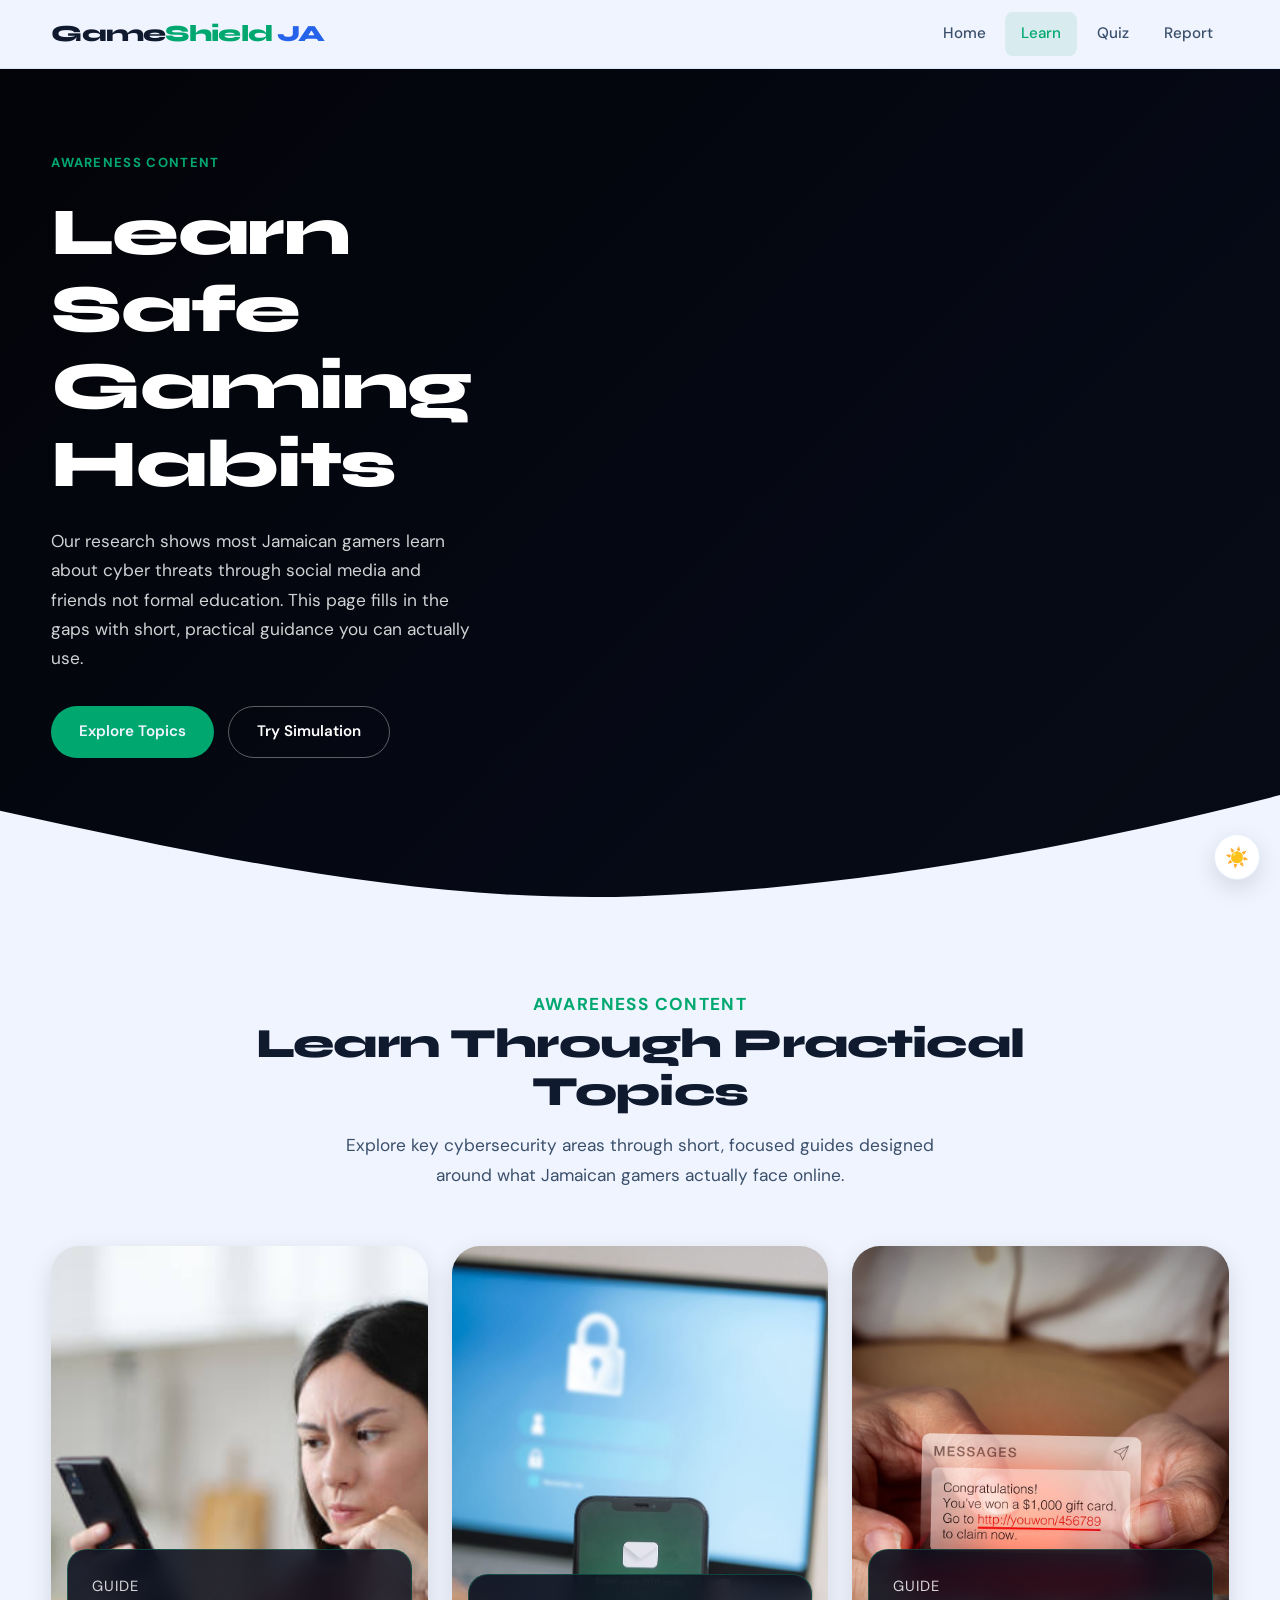
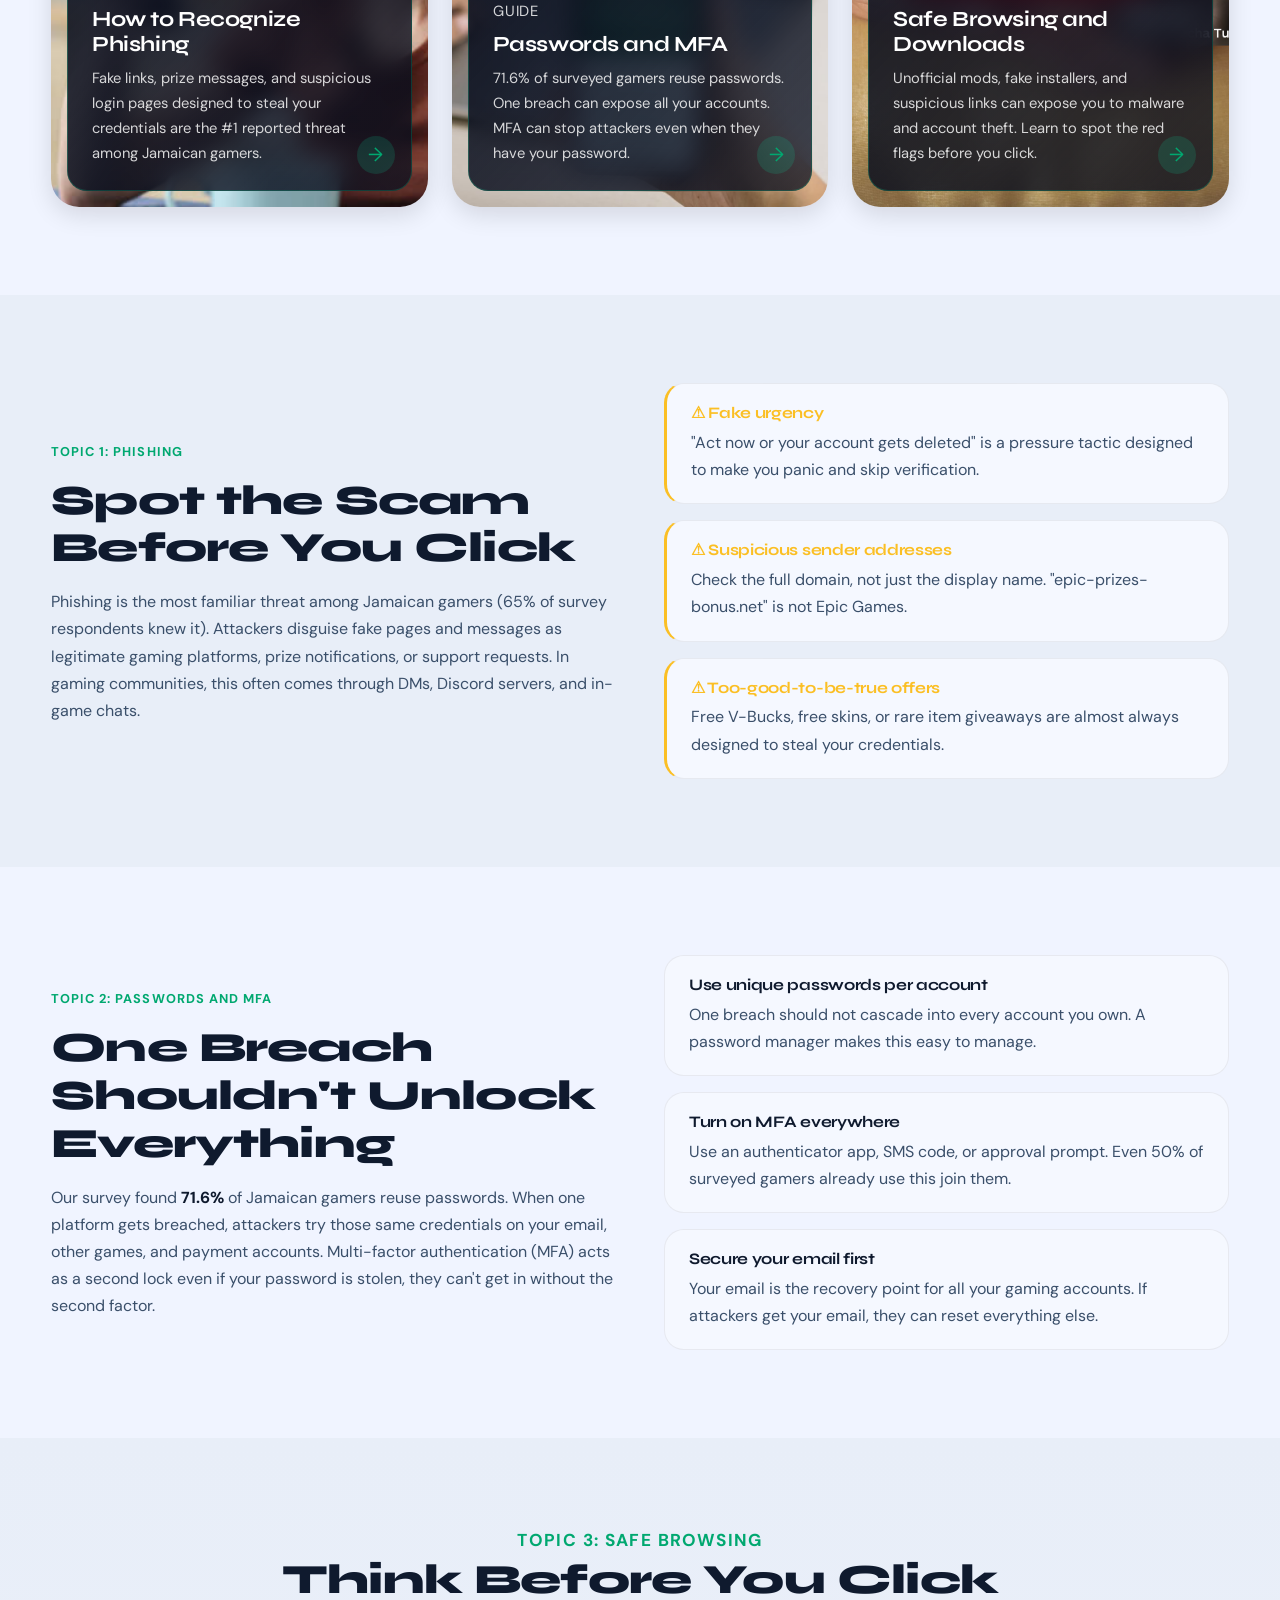
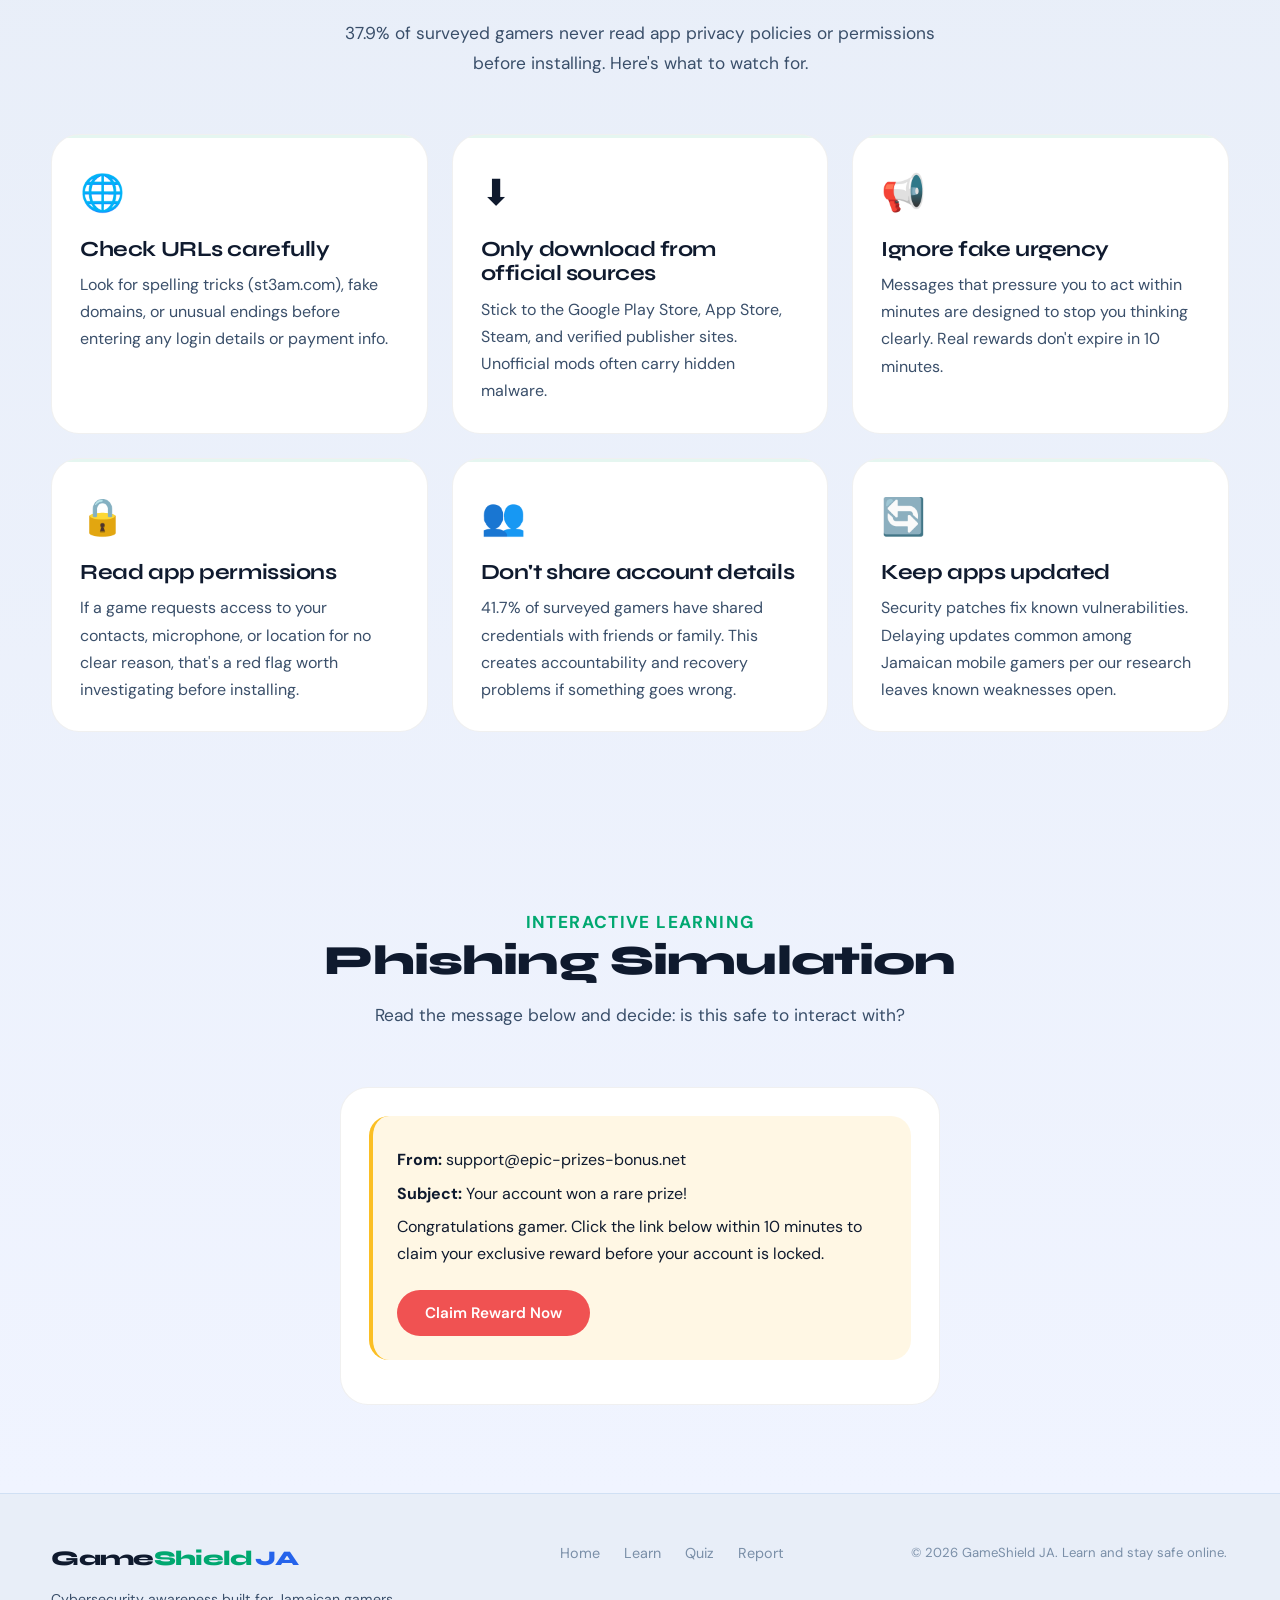
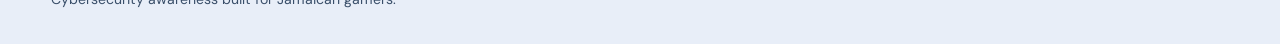
==== learn.html @ a0d6e057 "Add files via upload" ====
<!DOCTYPE html>
<html lang="en">
<head>
  <meta charset="UTF-8" />
  <meta name="viewport" content="width=device-width, initial-scale=1.0" />
  <title>GameShield JA | Learn</title>
  <link rel="preconnect" href="https://fonts.googleapis.com">
  <link rel="preconnect" href="https://fonts.gstatic.com" crossorigin>
  <link href="https://fonts.googleapis.com/css2?family=Syne:wght@400;600;700;800&family=DM+Sans:ital,opsz,wght@0,9..40,300;0,9..40,400;0,9..40,500;0,9..40,600;1,9..40,400&display=swap" rel="stylesheet">
  <link rel="stylesheet" href="css/style.css" />
</head>
<body class="learn-page">
  <header class="site-header">
    <div class="container nav-wrap">
      <a href="index.html" class="logo">Game<span>Shield</span>&thinsp;<em>JA</em></a>
      <button class="menu-toggle" aria-label="Open navigation menu" aria-expanded="false" aria-controls="site-nav">&#9776;</button>
      <nav id="site-nav" class="site-nav" aria-label="Main navigation">
        <a href="index.html">Home</a>
        <a href="learn.html" class="active">Learn</a>
        <a href="quiz.html">Quiz</a>
        <a href="report.html">Report</a>
      </nav>
    </div>
  </header>

  <main>
    <section class="hero hero-large">
      <video class="hero-video" autoplay muted loop playsinline>
        <source src="assets/videos/learnvideo.mp4" type="video/mp4" />
      </video>
      <div class="hero-overlay"></div>
      <div class="container hero-inner">
        <div class="hero-grid hero-grid-single">
          <div class="hero-text">
            <span class="eyebrow">Awareness Content</span>
            <h1>Learn Safe Gaming Habits</h1>
            <p class="hero-copy">Our research shows most Jamaican gamers learn about cyber threats through social media and friends not formal education. This page fills in the gaps with short, practical guidance you can actually use.</p>
            <div class="button-group">
              <a href="#topics" class="btn btn-primary">Explore Topics</a>
              <a href="#simulation" class="btn btn-outline">Try Simulation</a>
            </div>
          </div>
        </div>
      </div>
      <div class="hero-curve">
        <svg viewBox="0 0 1440 180" preserveAspectRatio="none" aria-hidden="true">
          <path d="M0,60 C240,120 480,180 720,170 C960,160 1200,110 1440,40 L1440,180 L0,180 Z"></path>
        </svg>
      </div>
    </section>

    <!-- TOPIC CARDS -->
    <section class="section learn-card-section" id="topics">
      <div class="container">
        <div class="section-heading">
          <p class="section-tag">Awareness Content</p>
          <h2>Learn Through Practical Topics</h2>
          <p>Explore key cybersecurity areas through short, focused guides designed around what Jamaican gamers actually face online.</p>
        </div>
        <div class="learn-card-grid">
          <article class="learn-info-card">
            <img src="assets/images/phishing.jpg" alt="Phishing awareness" class="learn-card-image" />
            <div class="learn-card-overlay">
              <p class="learn-card-label">Guide</p>
              <h3>How to Recognize Phishing</h3>
              <p>Fake links, prize messages, and suspicious login pages designed to steal your credentials are the #1 reported threat among Jamaican gamers.</p>
              <a href="#phishing" class="learn-card-arrow" aria-label="Read more about phishing">&#8594;</a>
            </div>
          </article>
          <article class="learn-info-card">
            <img src="assets/images/mfa1.jpg" alt="MFA and passwords" class="learn-card-image" />
            <div class="learn-card-overlay">
              <p class="learn-card-label">Guide</p>
              <h3>Passwords and MFA</h3>
              <p>71.6% of surveyed gamers reuse passwords. One breach can expose all your accounts. MFA can stop attackers even when they have your password.</p>
              <a href="#password-mfa" class="learn-card-arrow" aria-label="Read more about passwords and MFA">&#8594;</a>
            </div>
          </article>
          <article class="learn-info-card">
            <img src="assets/images/learn3.jpg" alt="Safe browsing" class="learn-card-image" />
            <div class="learn-card-overlay">
              <p class="learn-card-label">Guide</p>
              <h3>Safe Browsing and Downloads</h3>
              <p>Unofficial mods, fake installers, and suspicious links can expose you to malware and account theft. Learn to spot the red flags before you click.</p>
              <a href="#safe-browsing" class="learn-card-arrow" aria-label="Read more about safe browsing">&#8594;</a>
            </div>
          </article>
        </div>
      </div>
    </section>

    <!-- PHISHING DETAIL -->
    <section class="section action-section" id="phishing">
      <div class="container action-grid">
        <div class="action-text">
          <p class="section-tag">Topic 1: Phishing</p>
          <h2>Spot the Scam Before You Click</h2>
          <p>Phishing is the most familiar threat among Jamaican gamers (65% of survey respondents knew it). Attackers disguise fake pages and messages as legitimate gaming platforms, prize notifications, or support requests. In gaming communities, this often comes through DMs, Discord servers, and in-game chats.</p>
        </div>
        <div class="action-cards">
          <div class="small-feature-card sfc-warning">
            <h3>&#9888; Fake urgency</h3>
            <p>"Act now or your account gets deleted" is a pressure tactic designed to make you panic and skip verification.</p>
          </div>
          <div class="small-feature-card sfc-warning">
            <h3>&#9888; Suspicious sender addresses</h3>
            <p>Check the full domain, not just the display name. "epic-prizes-bonus.net" is not Epic Games.</p>
          </div>
          <div class="small-feature-card sfc-warning">
            <h3>&#9888; Too-good-to-be-true offers</h3>
            <p>Free V-Bucks, free skins, or rare item giveaways are almost always designed to steal your credentials.</p>
          </div>
        </div>
      </div>
    </section>

    <!-- PASSWORD / MFA DETAIL -->
    <section class="section" id="password-mfa" style="background:var(--bg-deep)">
      <div class="container action-grid">
        <div class="action-text">
          <p class="section-tag">Topic 2: Passwords and MFA</p>
          <h2>One Breach Shouldn't Unlock Everything</h2>
          <p>Our survey found <strong>71.6%</strong> of Jamaican gamers reuse passwords. When one platform gets breached, attackers try those same credentials on your email, other games, and payment accounts. Multi-factor authentication (MFA) acts as a second lock even if your password is stolen, they can't get in without the second factor.</p>
        </div>
        <div class="action-cards">
          <div class="small-feature-card">
            <h3>Use unique passwords per account</h3>
            <p>One breach should not cascade into every account you own. A password manager makes this easy to manage.</p>
          </div>
          <div class="small-feature-card">
            <h3>Turn on MFA everywhere</h3>
            <p>Use an authenticator app, SMS code, or approval prompt. Even 50% of surveyed gamers already use this join them.</p>
          </div>
          <div class="small-feature-card">
            <h3>Secure your email first</h3>
            <p>Your email is the recovery point for all your gaming accounts. If attackers get your email, they can reset everything else.</p>
          </div>
        </div>
      </div>
    </section>

    <!-- SAFE BROWSING DETAIL -->
    <div class="learn-gradient-wrap">
      <section class="section threats-section" id="safe-browsing">
        <div class="container">
          <div class="section-heading">
            <p class="section-tag">Topic 3: Safe Browsing</p>
            <h2>Think Before You Click</h2>
            <p>37.9% of surveyed gamers never read app privacy policies or permissions before installing. Here's what to watch for.</p>
          </div>
          <div class="grid cards-3">
            <article class="card threat-card">
              <div class="threat-icon">&#127760;</div>
              <h3>Check URLs carefully</h3>
              <p>Look for spelling tricks (st3am.com), fake domains, or unusual endings before entering any login details or payment info.</p>
            </article>
            <article class="card threat-card">
              <div class="threat-icon">&#11015;</div>
              <h3>Only download from official sources</h3>
              <p>Stick to the Google Play Store, App Store, Steam, and verified publisher sites. Unofficial mods often carry hidden malware.</p>
            </article>
            <article class="card threat-card">
              <div class="threat-icon">&#128226;</div>
              <h3>Ignore fake urgency</h3>
              <p>Messages that pressure you to act within minutes are designed to stop you thinking clearly. Real rewards don't expire in 10 minutes.</p>
            </article>
            <article class="card threat-card">
              <div class="threat-icon">&#128274;</div>
              <h3>Read app permissions</h3>
              <p>If a game requests access to your contacts, microphone, or location for no clear reason, that's a red flag worth investigating before installing.</p>
            </article>
            <article class="card threat-card">
              <div class="threat-icon">&#128101;</div>
              <h3>Don't share account details</h3>
              <p>41.7% of surveyed gamers have shared credentials with friends or family. This creates accountability and recovery problems if something goes wrong.</p>
            </article>
            <article class="card threat-card">
              <div class="threat-icon">&#128260;</div>
              <h3>Keep apps updated</h3>
              <p>Security patches fix known vulnerabilities. Delaying updates common among Jamaican mobile gamers per our research leaves known weaknesses open.</p>
            </article>
          </div>
        </div>
      </section>

      <!-- SIMULATION -->
      <section class="section threats-section" id="simulation">
        <div class="container">
          <div class="section-heading">
            <p class="section-tag">Interactive Learning</p>
            <h2>Phishing Simulation</h2>
            <p>Read the message below and decide: is this safe to interact with?</p>
          </div>
          <div class="card simulation">
            <article class="fake-email">
              <p><strong>From:</strong> support@epic-prizes-bonus.net</p>
              <p><strong>Subject:</strong> Your account won a rare prize!</p>
              <p>Congratulations gamer. Click the link below within 10 minutes to claim your exclusive reward before your account is locked.</p>
              <button id="phishing-link" class="btn btn-danger" style="margin-top:1rem">Claim Reward Now</button>
            </article>
            <div id="simulation-result" class="alert hidden" aria-live="polite"></div>
          </div>
        </div>
      </section>
    </div>
  </main>

  <footer class="site-footer">
    <div class="container footer-inner">
      <div class="footer-brand">
        <a href="index.html" class="logo footer-logo">Game<span>Shield</span>&thinsp;<em>JA</em></a>
        <p>Cybersecurity awareness built for Jamaican gamers.</p>
      </div>
      <nav class="footer-nav" aria-label="Footer navigation">
        <a href="index.html">Home</a>
        <a href="learn.html">Learn</a>
        <a href="quiz.html">Quiz</a>
        <a href="report.html">Report</a>
      </nav>
      <p class="footer-copy">&copy; 2026 GameShield JA. Learn and stay safe online.</p>
    </div>
  </footer>
  <script src="js/script.js"></script>
</body>
</html>
---- css/style.css ----
/* =====================================================
   GameShield JA — Redesigned Stylesheet
   Fonts: Syne (headings) + DM Sans (body)
   Theme: Dark tactical / cyber-green accent
   ===================================================== */

@import url('https://fonts.googleapis.com/css2?family=Syne:wght@400;600;700;800&family=DM+Sans:ital,opsz,wght@0,9..40,300;0,9..40,400;0,9..40,500;0,9..40,600;1,9..40,400&display=swap');

* { box-sizing: border-box; margin: 0; padding: 0; }

:root {
  --bg:           #0a0f1e;
  --bg-mid:       #0f1629;
  --bg-surface:   #151d35;
  --panel:        #1a2340;
  --panel-2:      #1f2a4a;
  --border:       rgba(99,217,180,0.12);
  --border-soft:  rgba(255,255,255,0.06);

  --text:         #e8f0fe;
  --text-light:   #8fa5c8;
  --text-muted:   #5a6f8a;

  --primary:      #00e5a0;
  --primary-dim:  rgba(0,229,160,0.15);
  --primary-glow: rgba(0,229,160,0.35);
  --accent:       #4f8aff;
  --accent-dim:   rgba(79,138,255,0.15);
  --warn:         #fbbf24;
  --warn-dim:     rgba(251,191,36,0.12);
  --danger:       #f05252;
  --danger-dim:   rgba(240,82,82,0.12);
  --success:      #00e5a0;

  --font-head: 'Syne', sans-serif;
  --font-body: 'DM Sans', sans-serif;

  --radius-sm: 0.5rem;
  --radius:    0.875rem;
  --radius-lg: 1.25rem;
  --radius-xl: 1.75rem;

  --trans: 200ms cubic-bezier(.4,0,.2,1);
  --trans-slow: 350ms cubic-bezier(.4,0,.2,1);

  --shadow-sm: 0 2px 8px rgba(0,0,0,.3);
  --shadow-md: 0 8px 24px rgba(0,0,0,.4);
  --shadow-lg: 0 16px 48px rgba(0,0,0,.5);
  --shadow-glow: 0 0 20px var(--primary-glow);
}

/* Light mode overrides */
body.light-mode {
  --bg:          #f0f4ff;
  --bg-mid:      #e8eef8;
  --bg-surface:  #dde5f5;
  --panel:       #ffffff;
  --panel-2:     #f5f8ff;
  --border:      rgba(0,100,200,0.1);
  --border-soft: rgba(0,0,0,0.06);
  --text:        #0f1a2e;
  --text-light:  #3a4f6a;
  --text-muted:  #7a8fa8;
  --primary:     #00a870;
  --primary-dim: rgba(0,168,112,0.1);
  --primary-glow:rgba(0,168,112,0.25);
  --accent:      #2563eb;
  --accent-dim:  rgba(37,99,235,0.1);
  --shadow-md:   0 8px 24px rgba(0,0,0,.12);
  --shadow-lg:   0 16px 48px rgba(0,0,0,.16);
}

html { scroll-behavior: smooth; }

body {
  font-family: var(--font-body);
  background: var(--bg);
  color: var(--text);
  line-height: 1.65;
  -webkit-font-smoothing: antialiased;
  transition: background var(--trans), color var(--trans);
  overflow-x: hidden;
}

/* Background grid texture */
body::before {
  content: '';
  position: fixed;
  inset: 0;
  background-image:
    linear-gradient(rgba(0,229,160,0.03) 1px, transparent 1px),
    linear-gradient(90deg, rgba(0,229,160,0.03) 1px, transparent 1px);
  background-size: 48px 48px;
  pointer-events: none;
  z-index: 0;
}
body.light-mode::before { display: none; }

main { position: relative; z-index: 1; }

h1, h2, h3, h4 {
  font-family: var(--font-head);
  font-weight: 800;
  line-height: 1.15;
  letter-spacing: -0.02em;
  color: var(--text);
}
h1 { font-size: clamp(2.4rem, 5.5vw, 4.2rem); }
h2 { font-size: clamp(1.7rem, 3.5vw, 2.6rem); }
h3 { font-size: clamp(1.1rem, 2vw, 1.35rem); font-weight: 700; }
p  { color: var(--text-light); line-height: 1.7; }
a  { color: var(--primary); }

img, video { max-width: 100%; display: block; }

.container { width: min(1280px, 92%); margin: 0 auto; }

main { animation: fadeUp .5s ease-out; }
@keyframes fadeUp {
  from { opacity: 0; transform: translateY(18px); }
  to   { opacity: 1; transform: translateY(0); }
}

/* ==================== HEADER ==================== */
.site-header {
  background: rgba(10,15,30,0.85);
  backdrop-filter: blur(20px);
  border-bottom: 1px solid var(--border);
  position: sticky; top: 0; z-index: 1000;
  transition: all var(--trans);
}
body.light-mode .site-header {
  background: rgba(240,244,255,0.88);
}

.nav-wrap {
  display: flex;
  justify-content: space-between;
  align-items: center;
  min-height: 68px;
}

.logo {
  font-family: var(--font-head);
  font-weight: 800;
  font-size: 1.45rem;
  text-decoration: none;
  color: var(--text);
  letter-spacing: -0.03em;
  transition: opacity var(--trans);
}
.logo span { color: var(--primary); }
.logo em   { font-style: normal; color: var(--accent); }
.logo:hover { opacity: .85; }

.menu-toggle {
  display: inline-flex; align-items: center; justify-content: center;
  background: var(--panel); color: var(--text);
  border: 1px solid var(--border);
  padding: .55rem .75rem; border-radius: var(--radius-sm);
  cursor: pointer; transition: var(--trans); font-size: 1.1rem;
}
.menu-toggle:hover { background: var(--primary); color: var(--bg); }

.site-nav {
  display: none; flex-direction: column; gap: .35rem;
  position: absolute; top: 68px; right: 4%; width: 220px;
  background: var(--panel); padding: .75rem;
  border: 1px solid var(--border); border-radius: var(--radius-lg);
  box-shadow: var(--shadow-lg);
}
.site-nav.show { display: flex; }

.site-nav a {
  color: var(--text-light); text-decoration: none;
  padding: .6rem 1rem; border-radius: var(--radius-sm);
  font-weight: 500; transition: var(--trans); font-size: .95rem;
}
.site-nav a:hover,
.site-nav a.active {
  background: var(--primary-dim); color: var(--primary);
}

/* ==================== HERO ==================== */
.hero-large {
  position: relative; min-height: 780px;
  overflow: hidden; display: flex; align-items: center;
  padding: 5rem 0 9rem;
  background: linear-gradient(135deg, #080e20 0%, #0d1530 60%, #0a1525 100%);
}

.hero-video {
  position: absolute; inset: 0; width: 100%; height: 100%;
  object-fit: cover; opacity: .18;
}

.hero-overlay {
  position: absolute; inset: 0;
  background: linear-gradient(135deg, rgba(0,0,0,.75) 0%, rgba(0,0,0,.45) 100%);
  z-index: 1;
}

.hero-inner { position: relative; z-index: 2; }

.hero-grid {
  display: grid; gap: 3rem; align-items: center;
}
.hero-grid-single { grid-template-columns: 1fr; max-width: 760px; }

.eyebrow {
  display: inline-block;
  color: var(--primary); font-weight: 700;
  text-transform: uppercase; letter-spacing: .1em;
  font-size: .82rem; margin-bottom: 1.25rem;
}

.hero-text h1 { color: white; margin-bottom: 1.5rem; }
.hero-text h1 br { display: block; }

.hero-copy {
  color: rgba(255,255,255,.82); font-size: 1.08rem;
  margin-bottom: 1.25rem; max-width: 600px;
}
.hero-copy strong { color: var(--primary); font-weight: 600; }

.button-group {
  display: flex; flex-wrap: wrap; gap: .875rem; margin-top: 2rem;
}

/* HERO STATS */
.hero-stats {
  display: flex; flex-direction: column; align-items: center;
  gap: 1.75rem;
}

.stat-ring {
  position: relative; width: 200px; height: 200px;
  display: flex; align-items: center; justify-content: center;
}

.ring-svg {
  position: absolute; inset: 0; width: 100%; height: 100%;
  transform: rotate(-90deg);
}

.ring-track {
  fill: none; stroke: rgba(255,255,255,.08);
  stroke-width: 8;
}

.ring-fill {
  fill: none; stroke: var(--primary);
  stroke-width: 8; stroke-linecap: round;
  stroke-dasharray: 314.16;
  stroke-dashoffset: 314.16;
  animation: ringFill 1.4s ease-out .6s forwards;
  filter: drop-shadow(0 0 6px var(--primary));
}
@keyframes ringFill {
  to { stroke-dashoffset: calc(314.16 * (1 - 0.716)); }
}

.ring-label {
  position: relative; z-index: 2;
  text-align: center; color: white;
}
.ring-num  { display: block; font-family: var(--font-head); font-size: 2.2rem; font-weight: 800; color: var(--primary); }
.ring-desc { display: block; font-size: .82rem; color: rgba(255,255,255,.7); margin-top: .2rem; }

.mini-stats { display: grid; grid-template-columns: repeat(3,1fr); gap: 1rem; width: 100%; }
.mini-stat  { background: rgba(255,255,255,.06); border: 1px solid rgba(255,255,255,.1); border-radius: var(--radius); padding: 1rem; text-align: center; }
.ms-num  { display: block; font-family: var(--font-head); font-size: 1.5rem; font-weight: 800; color: var(--primary); }
.ms-label{ display: block; font-size: .75rem; color: rgba(255,255,255,.65); margin-top: .25rem; line-height: 1.3; }

/* Curve */
.hero-curve { position: absolute; left: 0; bottom: -2px; width: 100%; z-index: 2; line-height: 0; }
.hero-curve svg { width: 100%; height: 140px; display: block; }
.hero-curve path { fill: var(--bg); transition: fill var(--trans); }

/* ==================== DATA STRIP ==================== */
.data-strip {
  background: var(--bg-surface);
  border-bottom: 1px solid var(--border);
  padding: 2.25rem 0;
}
.data-strip-inner {
  display: flex; align-items: center;
  justify-content: center; gap: 0; flex-wrap: wrap;
}
.ds-item {
  display: flex; flex-direction: column; align-items: center;
  padding: .75rem 2.5rem; text-align: center;
}
.ds-num   { font-family: var(--font-head); font-size: 1.9rem; font-weight: 800; color: var(--primary); }
.ds-label { font-size: .8rem; color: var(--text-muted); margin-top: .2rem; text-transform: uppercase; letter-spacing: .05em; }
.ds-divider {
  width: 1px; height: 40px;
  background: var(--border); flex-shrink: 0;
}

/* ==================== SECTION BASE ==================== */
.section { padding: 5.5rem 0; }

.section-heading {
  text-align: center; max-width: 800px; margin: 0 auto 3.5rem;
}
.section-tag {
  display: inline-block; color: var(--primary);
  font-weight: 700; text-transform: uppercase;
  letter-spacing: .08em; font-size: .8rem;
  margin-bottom: .875rem;
}
.section-heading h2 { margin-bottom: 1rem; }
.section-heading p  { font-size: 1.08rem; max-width: 640px; margin: 0 auto; }

/* ==================== CARDS ==================== */
.card {
  background: var(--panel);
  border: 1px solid var(--border-soft);
  border-radius: var(--radius-xl);
  padding: 1.75rem;
  transition: var(--trans-slow);
}
.card:hover {
  transform: translateY(-4px);
  box-shadow: var(--shadow-md);
  border-color: var(--border);
}

.grid { display: grid; gap: 1.5rem; }
.cards-3 { grid-template-columns: 1fr; }

.threat-card { position: relative; overflow: hidden; }
.threat-card::before {
  content: '';
  position: absolute; top: 0; left: 0; right: 0; height: 3px;
  background: var(--primary-dim);
}
.threat-high::before  { background: var(--danger); opacity: .6; }
.threat-medium::before{ background: var(--warn);   opacity: .6; }

.threat-badge {
  font-size: .72rem; font-weight: 700; text-transform: uppercase;
  letter-spacing: .06em; color: var(--danger);
  background: var(--danger-dim); border: 1px solid rgba(240,82,82,.2);
  border-radius: 99px; padding: .2rem .65rem;
  display: inline-block; margin-bottom: .75rem;
}

.threat-icon { font-size: 2.25rem; margin-bottom: .875rem; display: block; }
.threat-card h3 { margin-bottom: .6rem; }

/* ==================== AWARENESS BARS ==================== */
.awareness-section { background: var(--bg-mid); }
.awareness-grid {
  display: grid; gap: 4rem; align-items: center;
}
.awareness-text h2 { margin-bottom: 1rem; }
.awareness-text p  { font-size: 1.05rem; }
.awareness-text strong { color: var(--text); }

.awareness-bars { display: flex; flex-direction: column; gap: 1.5rem; }
.bar-item {}
.bar-meta {
  display: flex; justify-content: space-between;
  margin-bottom: .45rem; font-size: .9rem;
}
.bar-meta span:first-child { color: var(--text-light); }
.bar-pct { font-weight: 700; font-family: var(--font-head); color: var(--text); }
.bar-track {
  height: 10px; background: var(--panel);
  border-radius: 99px; overflow: hidden;
  border: 1px solid var(--border-soft);
}
.bar-fill {
  height: 100%; border-radius: 99px;
  width: 0; transition: width 1.2s cubic-bezier(.4,0,.2,1);
}
.bar-fill.animate { width: var(--bar-w, 0%); }
.bar-blue   { background: linear-gradient(90deg, var(--accent), #60a5fa); }
.bar-red    { background: linear-gradient(90deg, var(--danger), #f87171); }
.bar-orange { background: linear-gradient(90deg, #f97316, #fb923c); }
.bar-yellow { background: linear-gradient(90deg, var(--warn), #fcd34d); }

/* ==================== ACTION SECTION ==================== */
.action-section { background: var(--bg-mid); }
.action-grid { display: grid; gap: 3rem; align-items: center; }
.action-text h2 { margin-bottom: 1rem; }
.action-text strong { color: var(--text); }
.action-cards { display: flex; flex-direction: column; gap: 1rem; }

.small-feature-card {
  background: var(--panel-2);
  border: 1px solid var(--border-soft);
  border-radius: var(--radius-lg);
  padding: 1.25rem 1.5rem;
  transition: var(--trans);
}
.small-feature-card:hover {
  border-color: var(--primary);
  transform: translateX(4px);
}
.small-feature-card h3 { margin-bottom: .4rem; font-size: 1rem; }

.sfc-warning { border-left: 3px solid var(--warn) !important; }
.sfc-warning h3 { color: var(--warn); }

/* ==================== PLATFORM CARDS ==================== */
.platform-section { background: var(--bg); }
.platform-cards {
  display: grid; gap: 1.5rem;
}
.platform-card {
  background: var(--panel);
  border: 1px solid var(--border-soft);
  border-radius: var(--radius-xl);
  padding: 2rem;
  text-decoration: none;
  color: var(--text);
  display: flex; flex-direction: column; gap: .75rem;
  position: relative; overflow: hidden;
  transition: var(--trans-slow);
}
.platform-card:hover {
  transform: translateY(-6px);
  border-color: var(--border);
  box-shadow: var(--shadow-md);
}
.platform-card-featured {
  border-color: rgba(0,229,160,.3);
  background: linear-gradient(145deg, var(--panel), rgba(0,229,160,.05));
}
.platform-card-featured:hover {
  border-color: var(--primary);
  box-shadow: 0 16px 40px rgba(0,229,160,.15);
}

.pc-badge {
  font-size: .72rem; font-weight: 700; text-transform: uppercase;
  letter-spacing: .07em; color: var(--bg);
  background: var(--primary);
  border-radius: 99px; padding: .2rem .75rem;
  display: inline-block; width: fit-content;
}

.pc-icon { font-size: 2.5rem; }
.platform-card h3 { margin: 0; }
.platform-card p  { flex: 1; font-size: .95rem; }
.pc-cta { color: var(--primary); font-weight: 700; font-size: .9rem; margin-top: .25rem; }

/* ==================== TIPS SECTION ==================== */
.tips-section { background: var(--bg-mid); }
.tips-grid { display: grid; gap: 1.25rem; }
.tip-card {
  background: var(--panel);
  border: 1px solid var(--border-soft);
  border-radius: var(--radius-lg);
  padding: 1.5rem 1.75rem;
  display: flex; flex-direction: column; gap: .5rem;
  transition: var(--trans);
}
.tip-card:hover { border-color: var(--border); transform: translateY(-3px); }
.tip-rank {
  font-family: var(--font-head); font-size: .85rem;
  color: var(--primary); font-weight: 700;
  letter-spacing: .05em;
}
.tip-card h3 { font-size: 1.05rem; margin: 0; }
.tip-card p  { font-size: .92rem; }
.tip-card strong { color: var(--primary); }

/* ==================== BUTTONS ==================== */
.btn {
  display: inline-flex; align-items: center; justify-content: center;
  gap: .5rem; text-decoration: none; border: none; cursor: pointer;
  padding: .8rem 1.75rem; border-radius: 99px;
  font-weight: 600; font-size: .95rem; font-family: var(--font-body);
  transition: var(--trans); position: relative; overflow: hidden;
}
.btn:hover { transform: translateY(-2px); box-shadow: var(--shadow-md); }
.btn:active { transform: translateY(0); }

.btn-primary {
  background: var(--primary); color: var(--bg);
}
.btn-primary:hover {
  background: #00ffb3;
  box-shadow: var(--shadow-glow);
}

.btn-outline {
  background: transparent; color: white;
  border: 1.5px solid rgba(255,255,255,.35);
}
.btn-outline:hover {
  background: rgba(255,255,255,.1);
  border-color: rgba(255,255,255,.6);
}

.btn-danger {
  background: var(--danger); color: white;
}
.btn-danger:hover { filter: brightness(1.1); }

/* ==================== LEARN PAGE ==================== */
.learn-card-section { background: var(--bg); }
.learn-card-grid { display: grid; gap: 1.5rem; margin-top: 2rem; }

.learn-info-card {
  position: relative; min-height: 460px;
  border-radius: var(--radius-xl); overflow: hidden;
  box-shadow: var(--shadow-md); transition: var(--trans-slow);
}
.learn-info-card:hover { transform: translateY(-8px); box-shadow: var(--shadow-lg); }

.learn-card-image {
  width: 100%; height: 100%; object-fit: cover;
  transition: transform var(--trans-slow);
}
.learn-info-card:hover .learn-card-image { transform: scale(1.06); }

.learn-card-overlay {
  position: absolute; left: 1rem; right: 1rem; bottom: 1rem;
  padding: 1.5rem; border-radius: var(--radius-lg);
  color: white;
  background: linear-gradient(135deg, rgba(10,15,30,.9), rgba(10,15,30,.75));
  backdrop-filter: blur(12px);
  border: 1px solid rgba(0,229,160,.2);
  transition: var(--trans);
}
.learn-card-label {
  font-size: .78rem; color: var(--primary);
  margin-bottom: .5rem; text-transform: uppercase; letter-spacing: .06em;
}
.learn-card-overlay h3 { color: white; margin-bottom: .6rem; }
.learn-card-overlay p  { color: rgba(255,255,255,.82); font-size: .92rem; }
.learn-card-arrow {
  position: absolute; right: 1rem; bottom: 1rem;
  width: 38px; height: 38px; border-radius: 50%;
  background: rgba(0,229,160,.15); color: var(--primary);
  display: flex; align-items: center; justify-content: center;
  text-decoration: none; font-size: 1.2rem; transition: var(--trans);
}
.learn-card-arrow:hover { background: var(--primary); color: var(--bg); }

.learn-gradient-wrap {
  background: linear-gradient(180deg, var(--bg-mid), var(--bg));
}

/* ==================== SIMULATION ==================== */
.fake-email {
  background: var(--warn-dim);
  border-left: 4px solid var(--warn);
  border-radius: var(--radius-lg); padding: 1.5rem;
  margin-bottom: 1rem;
}
.fake-email p { color: var(--text); margin: .4rem 0; }
.simulation { max-width: 600px; margin: 0 auto; }

/* ==================== QUIZ ==================== */
.quiz-form { max-width: 780px; margin: 0 auto; }
.quiz-form fieldset {
  border: 1.5px solid var(--border-soft); padding: 1.5rem;
  border-radius: var(--radius-lg); margin-bottom: 1.5rem;
  background: var(--panel); transition: var(--trans);
}
.quiz-form fieldset:hover { border-color: var(--border); }
.quiz-form legend { font-family: var(--font-head); font-weight: 700; padding: 0 .6rem; color: var(--text); font-size: 1.05rem; }
.quiz-form label {
  display: block; margin-top: .85rem;
  color: var(--text-light); cursor: pointer; transition: var(--trans);
}
.quiz-form label:hover { color: var(--primary); }
.quiz-form input[type="radio"] { margin-right: .5rem; accent-color: var(--primary); }

.stats-card { margin-top: 2rem; text-align: center; }
.stats-row {
  display: flex; justify-content: center; gap: 2rem; margin-top: 1rem;
}
.stat-box {
  display: flex; flex-direction: column; align-items: center; gap: .25rem;
}
.stat-val { font-family: var(--font-head); font-size: 1.5rem; font-weight: 800; color: var(--primary); }
.stat-lbl { font-size: .8rem; color: var(--text-muted); text-transform: uppercase; letter-spacing: .05em; }

/* ==================== REPORT ==================== */
.report-form { max-width: 820px; margin: 0 auto; }
.report-why {
  display: grid; gap: 1rem; margin-bottom: 2.5rem;
}
.why-item {
  display: flex; gap: 1.25rem; align-items: flex-start;
  background: var(--panel); border: 1px solid var(--border-soft);
  border-radius: var(--radius-lg); padding: 1.25rem;
}
.why-icon { font-size: 1.75rem; flex-shrink: 0; margin-top: .1rem; }
.why-item strong { color: var(--text); display: block; margin-bottom: .3rem; }
.why-item p { font-size: .9rem; }

.form-row { display: grid; gap: 1rem; }
.form-group { margin-bottom: 1.25rem; }
.form-group label { display: block; margin-bottom: .5rem; font-weight: 600; color: var(--text); font-size: .92rem; }
.form-group input,
.form-group select,
.form-group textarea {
  width: 100%; padding: .9rem 1rem;
  border-radius: var(--radius); border: 1.5px solid var(--border-soft);
  background: var(--panel-2); color: var(--text);
  font-family: var(--font-body); font-size: .95rem;
  transition: var(--trans);
}
.form-group input:focus,
.form-group select:focus,
.form-group textarea:focus {
  outline: none; border-color: var(--primary);
  box-shadow: 0 0 0 3px var(--primary-dim);
}
.form-group input::placeholder,
.form-group textarea::placeholder { color: var(--text-muted); }
.form-group small { display: block; color: var(--text-muted); margin-top: .4rem; font-size: .82rem; }
.checkbox-group { display: flex; align-items: flex-start; gap: .75rem; }
.checkbox-group input { width: auto; margin-top: .2rem; accent-color: var(--primary); }
.checkbox-group label { margin-bottom: 0; font-weight: 400; font-size: .92rem; }

.next-steps-card { margin-top: 2rem; }
.next-steps-card h2 { margin-bottom: 1.5rem; }
.next-steps-grid { display: grid; gap: 1rem; }
.ns-step {
  display: flex; gap: 1rem; align-items: flex-start;
  background: var(--panel-2); border: 1px solid var(--border-soft);
  border-radius: var(--radius-lg); padding: 1.25rem;
}
.ns-num {
  min-width: 36px; height: 36px; border-radius: 50%;
  background: var(--primary-dim); color: var(--primary);
  font-family: var(--font-head); font-weight: 800; font-size: 1.1rem;
  display: flex; align-items: center; justify-content: center; flex-shrink: 0;
}
.ns-step h3 { margin-bottom: .35rem; font-size: 1rem; }
.ns-step p  { font-size: .9rem; }

/* ==================== ALERTS ==================== */
.alert {
  margin-top: 1.5rem; padding: 1rem 1.25rem;
  border-radius: var(--radius-lg); font-weight: 500;
  animation: slideIn .3s ease-out;
  white-space: pre-line;
}
@keyframes slideIn {
  from { opacity: 0; transform: translateY(-8px); }
  to   { opacity: 1; transform: translateY(0); }
}
.alert-success { background: rgba(0,229,160,.1); border: 1px solid var(--success); color: var(--success); }
.alert-error   { background: var(--danger-dim); border: 1px solid var(--danger); color: var(--danger); }
.hidden { display: none !important; }

/* ==================== TOAST ==================== */
.toast {
  position: fixed; bottom: 2rem; right: 2rem;
  background: var(--panel); border-radius: var(--radius-lg);
  padding: 1rem 1.25rem;
  display: flex; align-items: center; gap: .875rem;
  box-shadow: var(--shadow-lg); z-index: 10000; max-width: 360px;
  border-left: 4px solid;
  transform: translateX(420px);
  transition: transform .3s cubic-bezier(.4,0,.2,1);
}
.toast.show { transform: translateX(0); }
.toast-success { border-left-color: var(--success); }
.toast-error   { border-left-color: var(--danger); }
.toast-info    { border-left-color: var(--accent); }
.toast-icon    { font-size: 1.2rem; }
.toast-message { flex: 1; color: var(--text); font-size: .9rem; }
.toast-close   { background: none; border: none; font-size: 1.2rem; cursor: pointer; color: var(--text-muted); transition: var(--trans); padding: 0; width: 22px; height: 22px; display: flex; align-items: center; justify-content: center; }
.toast-close:hover { color: var(--danger); }

/* ==================== THEME TOGGLE ==================== */
.theme-toggle-corner {
  position: fixed; bottom: 20px; right: 20px;
  width: 46px; height: 46px; border-radius: 50%;
  background: var(--panel); border: 1px solid var(--border);
  cursor: pointer; font-size: 1.2rem;
  display: flex; align-items: center; justify-content: center;
  transition: all var(--trans); box-shadow: var(--shadow-md);
  z-index: 9999; color: var(--text);
}
.theme-toggle-corner:hover {
  transform: scale(1.1) rotate(15deg);
  background: var(--primary); color: var(--bg);
}

/* ==================== FOOTER ==================== */
.site-footer {
  background: var(--bg-mid); border-top: 1px solid var(--border);
  padding: 3rem 0 2rem;
}
.footer-inner {
  display: grid; gap: 2rem;
}
.footer-brand .logo { font-size: 1.3rem; display: inline-block; margin-bottom: .75rem; }
.footer-brand p { font-size: .88rem; max-width: 360px; }
.footer-nav {
  display: flex; flex-wrap: wrap; gap: .5rem 1.5rem;
}
.footer-nav a { color: var(--text-muted); text-decoration: none; font-size: .9rem; transition: var(--trans); }
.footer-nav a:hover { color: var(--primary); }
.footer-copy { font-size: .82rem; color: var(--text-muted); }
.footer-logo { text-decoration: none; }

/* ==================== PROGRESS BAR ==================== */
.quiz-progress {
  height: 6px; background: var(--panel);
  border-radius: 99px; margin-bottom: 2rem;
  overflow: hidden; border: 1px solid var(--border-soft);
}
.quiz-progress .progress-bar {
  height: 100%; background: linear-gradient(90deg, var(--primary), var(--accent));
  border-radius: 99px; transition: width .3s ease;
}

.error-message { font-size: .75rem; color: var(--danger); display: block; margin-top: .25rem; animation: slideIn .2s ease-out; }

/* ==================== RESPONSIVE ==================== */
@media (min-width: 769px) {
  .menu-toggle { display: none; }
  .site-nav {
    position: static; width: auto; display: flex;
    flex-direction: row; background: transparent; border: none;
    box-shadow: none; padding: 0; gap: .2rem;
  }
  .site-nav a:hover,
  .site-nav a.active { transform: none; }
  .hero-grid { grid-template-columns: 1.1fr .95fr; }
  .cards-3   { grid-template-columns: repeat(3, 1fr); }
  .action-grid { grid-template-columns: 1fr 1fr; }
  .awareness-grid { grid-template-columns: 1fr 1.1fr; }
  .platform-cards { grid-template-columns: repeat(3, 1fr); }
  .tips-grid  { grid-template-columns: repeat(2, 1fr); }
  .learn-card-grid { grid-template-columns: repeat(3, 1fr); }
  .form-row   { grid-template-columns: 1fr 1fr; }
  .next-steps-grid { grid-template-columns: repeat(2, 1fr); }
  .report-why { grid-template-columns: repeat(3, 1fr); }
  .footer-inner { grid-template-columns: 1.5fr 1fr 1fr; align-items: start; }
}

@media (max-width: 768px) {
  .hero-large { min-height: auto; padding: 3.5rem 0 6.5rem; }
  .hero-stats  { flex-direction: row; flex-wrap: wrap; justify-content: center; }
  .mini-stats  { grid-template-columns: repeat(3, 1fr); }
  .data-strip-inner { flex-direction: column; gap: .5rem; }
  .ds-divider  { width: 60px; height: 1px; }
  .section     { padding: 3.5rem 0; }
  .toast       { bottom: 1rem; right: 1rem; left: 1rem; max-width: none; }
  .theme-toggle-corner { bottom: 16px; right: 16px; width: 42px; height: 42px; }
}

@media (prefers-reduced-motion: reduce) {
  *, *::before, *::after {
    animation-duration: .01ms !important;
    animation-iteration-count: 1 !important;
    transition-duration: .01ms !important;
    scroll-behavior: auto !important;
  }
}

:focus-visible {
  outline: 2px solid var(--primary); outline-offset: 2px;
  border-radius: var(--radius-sm);
}
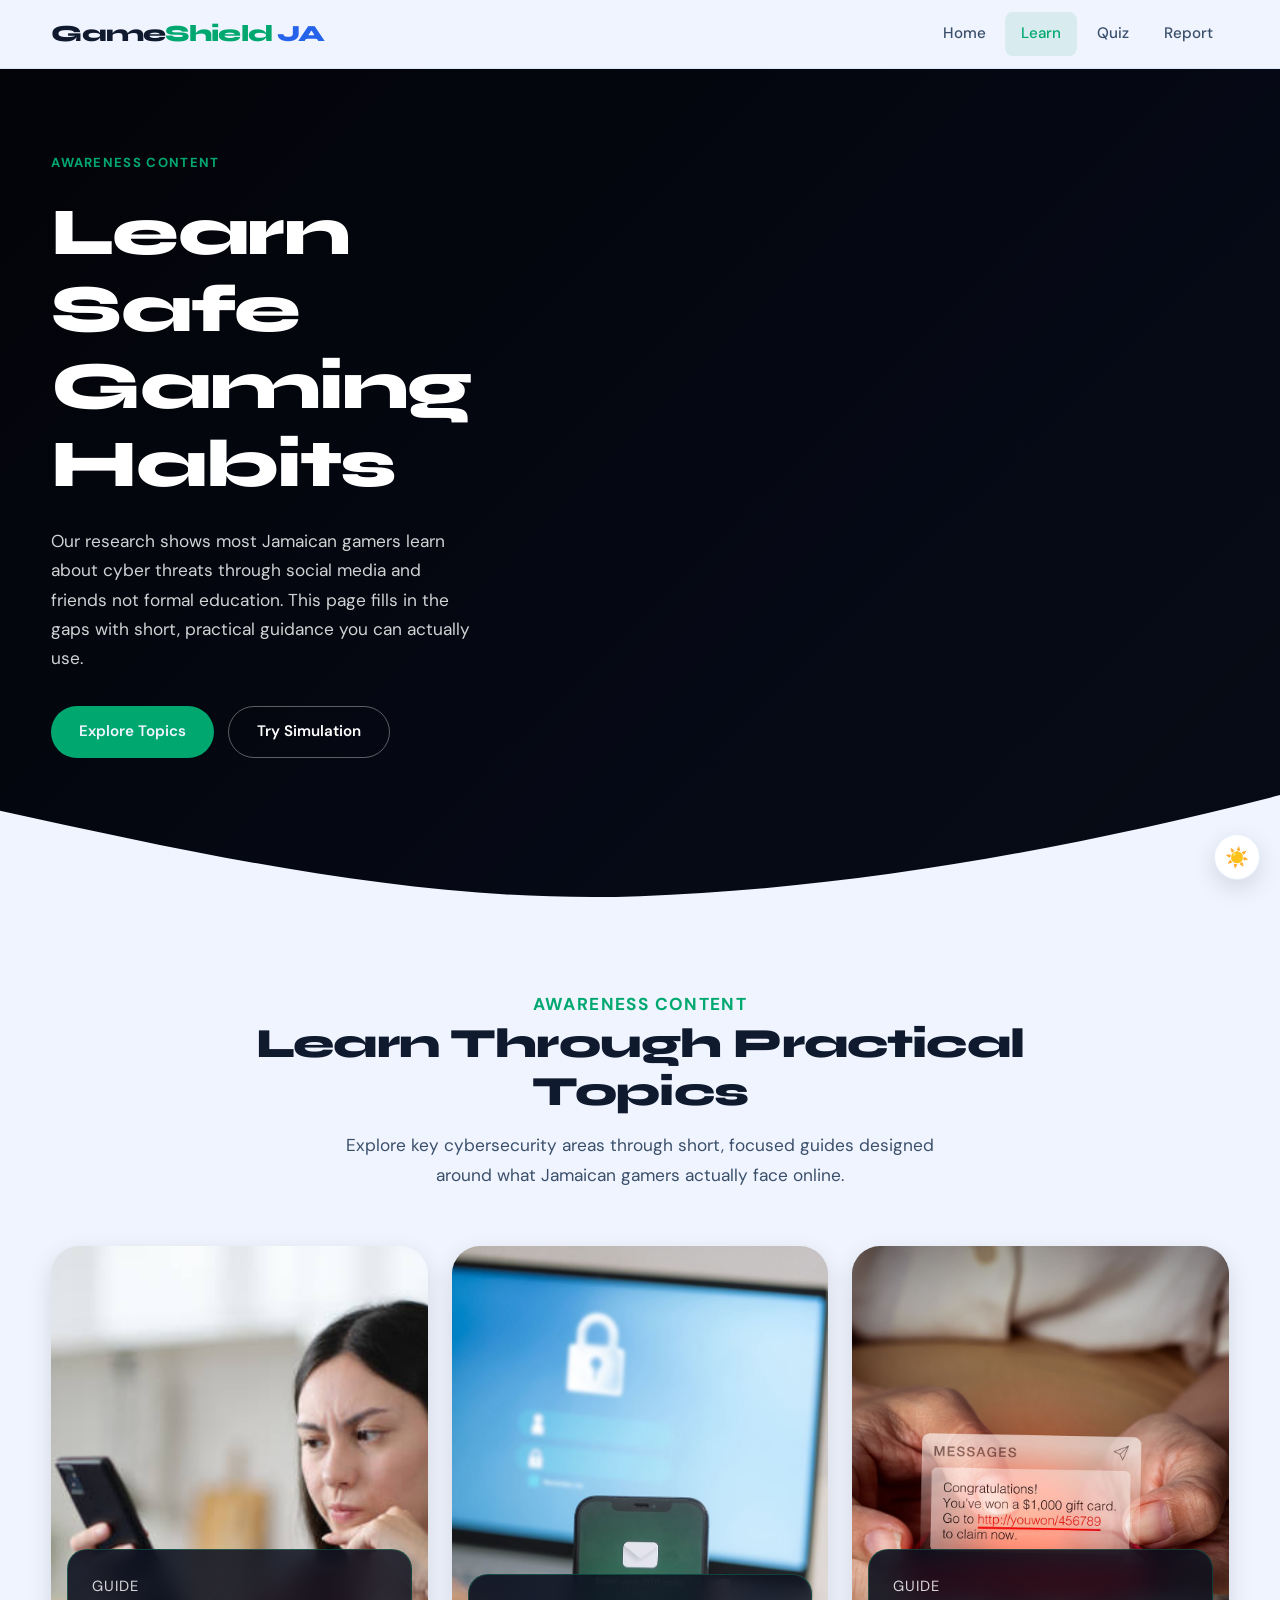
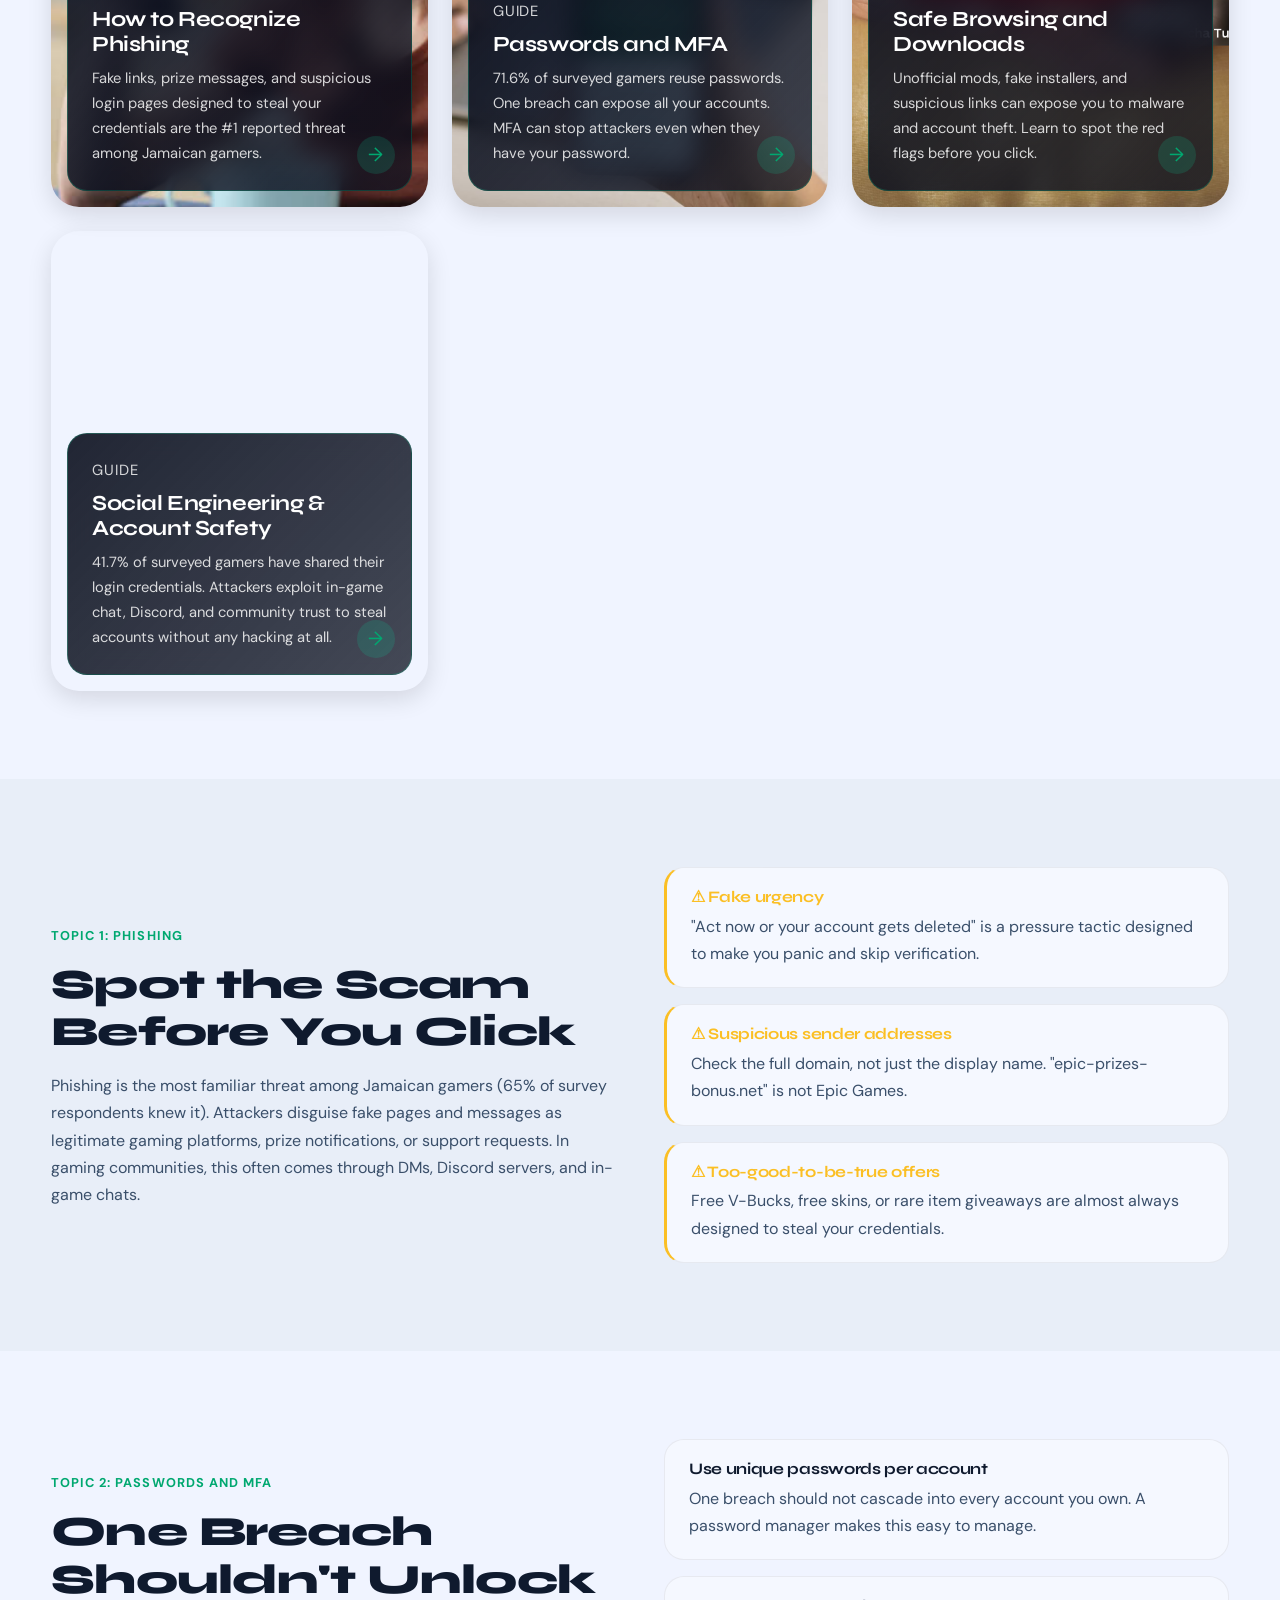
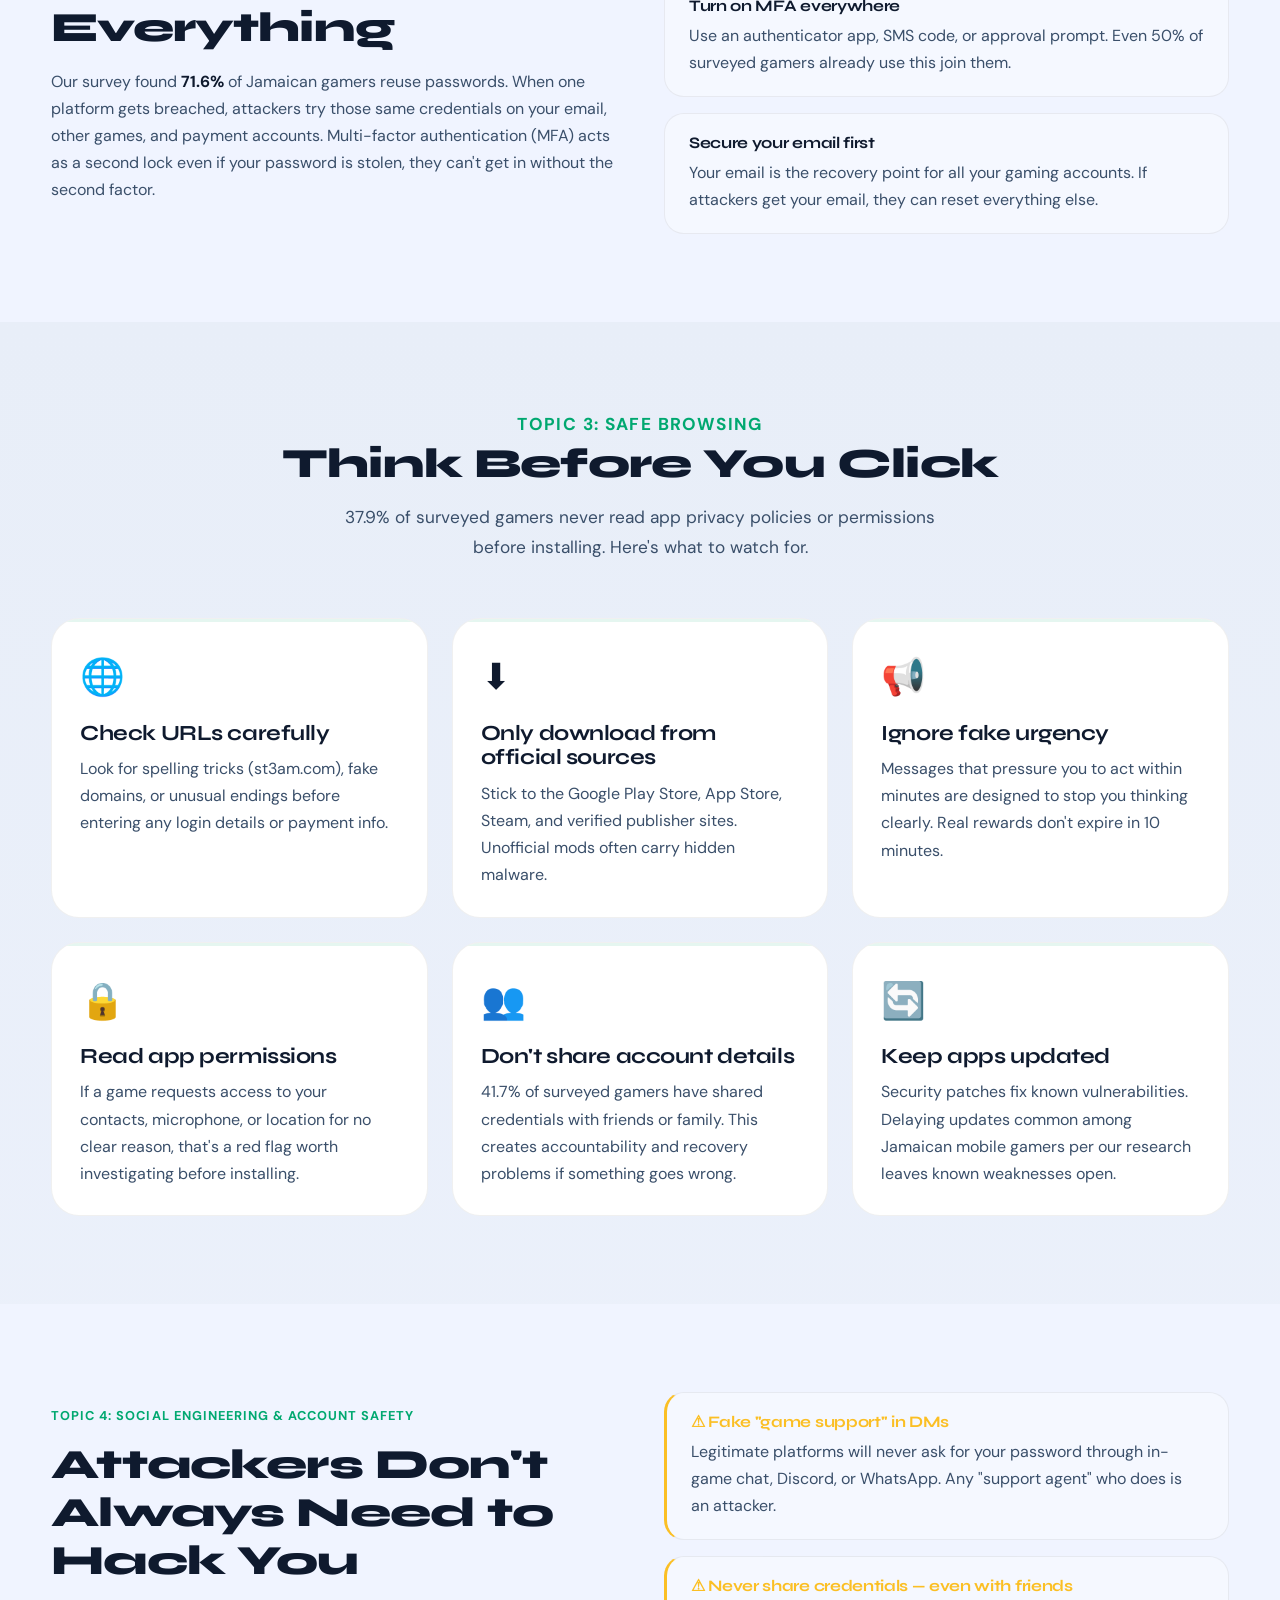
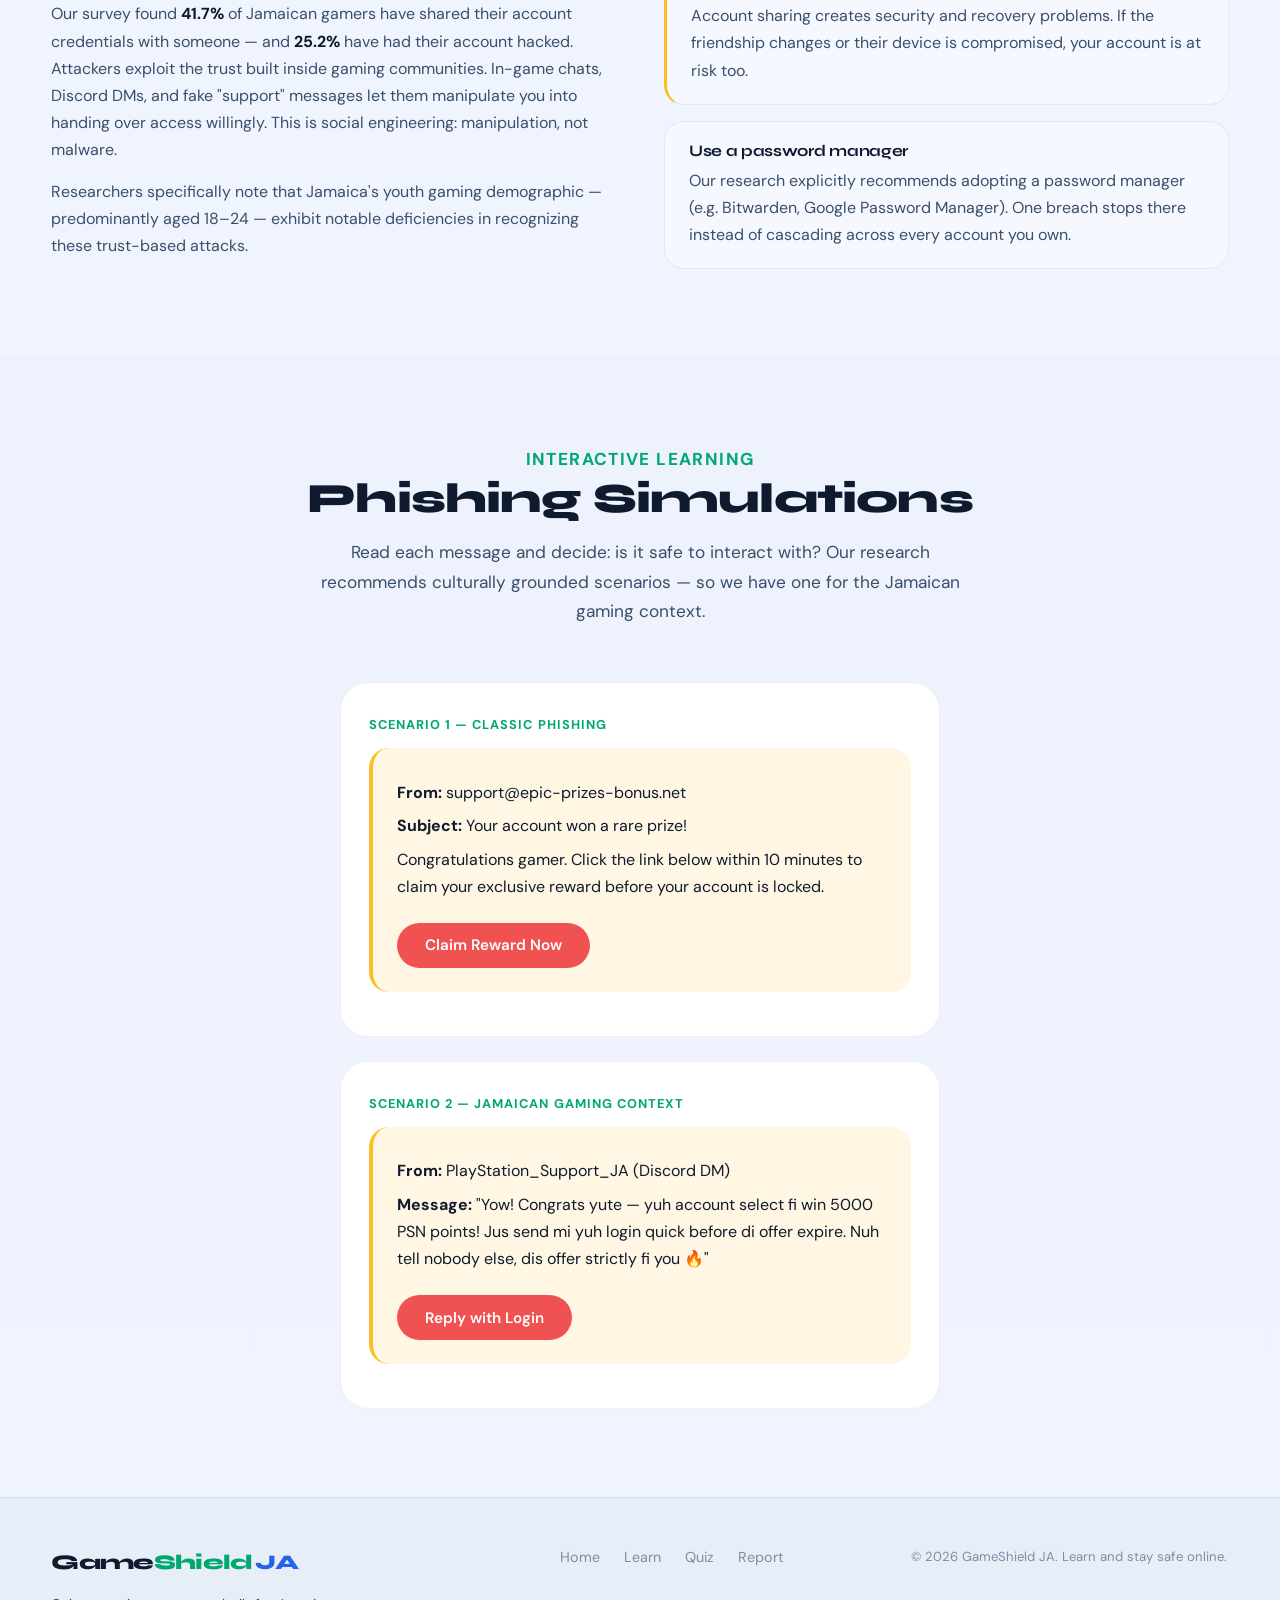
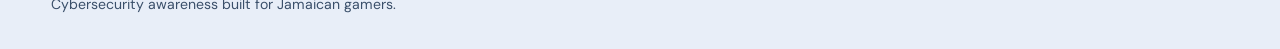
==== commit 147ef0a1: "Update learn.html" ====
--- a/learn.html
+++ b/learn.html
@@ -85,6 +85,15 @@
               <a href="#safe-browsing" class="learn-card-arrow" aria-label="Read more about safe browsing">&#8594;</a>
             </div>
           </article>
+          <article class="learn-info-card learn-card-social">
+            <div class="learn-card-social-bg" aria-hidden="true"></div>
+            <div class="learn-card-overlay">
+              <p class="learn-card-label">Guide</p>
+              <h3>Social Engineering &amp; Account Safety</h3>
+              <p>41.7% of surveyed gamers have shared their login credentials. Attackers exploit in-game chat, Discord, and community trust to steal accounts without any hacking at all.</p>
+              <a href="#social-engineering" class="learn-card-arrow" aria-label="Read more about social engineering">&#8594;</a>
+            </div>
+          </article>
         </div>
       </div>
     </section>
@@ -183,22 +192,58 @@
         </div>
       </section>
 
-      <!-- SIMULATION -->
+    <!-- SOCIAL ENGINEERING DETAIL -->
+    <section class="section action-section" id="social-engineering" style="background:var(--bg)">
+      <div class="container action-grid">
+        <div class="action-text">
+          <p class="section-tag">Topic 4: Social Engineering &amp; Account Safety</p>
+          <h2>Attackers Don't Always Need to Hack You</h2>
+          <p>Our survey found <strong>41.7%</strong> of Jamaican gamers have shared their account credentials with someone — and <strong>25.2%</strong> have had their account hacked. Attackers exploit the trust built inside gaming communities. In-game chats, Discord DMs, and fake "support" messages let them manipulate you into handing over access willingly. This is social engineering: manipulation, not malware.</p>
+          <p style="margin-top:.875rem">Researchers specifically note that Jamaica's youth gaming demographic — predominantly aged 18–24 — exhibit notable deficiencies in recognizing these trust-based attacks.</p>
+        </div>
+        <div class="action-cards">
+          <div class="small-feature-card sfc-warning">
+            <h3>&#9888; Fake "game support" in DMs</h3>
+            <p>Legitimate platforms will never ask for your password through in-game chat, Discord, or WhatsApp. Any "support agent" who does is an attacker.</p>
+          </div>
+          <div class="small-feature-card sfc-warning">
+            <h3>&#9888; Never share credentials — even with friends</h3>
+            <p>Account sharing creates security and recovery problems. If the friendship changes or their device is compromised, your account is at risk too.</p>
+          </div>
+          <div class="small-feature-card">
+            <h3>Use a password manager</h3>
+            <p>Our research explicitly recommends adopting a password manager (e.g. Bitwarden, Google Password Manager). One breach stops there instead of cascading across every account you own.</p>
+          </div>
+        </div>
+      </div>
+    </section>
       <section class="section threats-section" id="simulation">
         <div class="container">
           <div class="section-heading">
             <p class="section-tag">Interactive Learning</p>
-            <h2>Phishing Simulation</h2>
-            <p>Read the message below and decide: is this safe to interact with?</p>
-          </div>
-          <div class="card simulation">
-            <article class="fake-email">
-              <p><strong>From:</strong> support@epic-prizes-bonus.net</p>
-              <p><strong>Subject:</strong> Your account won a rare prize!</p>
-              <p>Congratulations gamer. Click the link below within 10 minutes to claim your exclusive reward before your account is locked.</p>
-              <button id="phishing-link" class="btn btn-danger" style="margin-top:1rem">Claim Reward Now</button>
-            </article>
-            <div id="simulation-result" class="alert hidden" aria-live="polite"></div>
+            <h2>Phishing Simulations</h2>
+            <p>Read each message and decide: is it safe to interact with? Our research recommends culturally grounded scenarios — so we have one for the Jamaican gaming context.</p>
+          </div>
+          <div style="display:grid; gap:1.5rem; max-width:700px; margin:0 auto">
+            <div class="card simulation">
+              <p class="section-tag" style="margin-bottom:.75rem">Scenario 1 — Classic Phishing</p>
+              <article class="fake-email">
+                <p><strong>From:</strong> support@epic-prizes-bonus.net</p>
+                <p><strong>Subject:</strong> Your account won a rare prize!</p>
+                <p>Congratulations gamer. Click the link below within 10 minutes to claim your exclusive reward before your account is locked.</p>
+                <button id="phishing-link" class="btn btn-danger" style="margin-top:1rem">Claim Reward Now</button>
+              </article>
+              <div id="simulation-result" class="alert hidden" aria-live="polite"></div>
+            </div>
+            <div class="card simulation">
+              <p class="section-tag" style="margin-bottom:.75rem">Scenario 2 — Jamaican Gaming Context</p>
+              <article class="fake-email">
+                <p><strong>From:</strong> PlayStation_Support_JA (Discord DM)</p>
+                <p><strong>Message:</strong> "Yow! Congrats yute — yuh account select fi win 5000 PSN points! Jus send mi yuh login quick before di offer expire. Nuh tell nobody else, dis offer strictly fi you 🔥"</p>
+                <button id="phishing-link-2" class="btn btn-danger" style="margin-top:1rem">Reply with Login</button>
+              </article>
+              <div id="simulation-result-2" class="alert hidden" aria-live="polite"></div>
+            </div>
           </div>
         </div>
       </section>
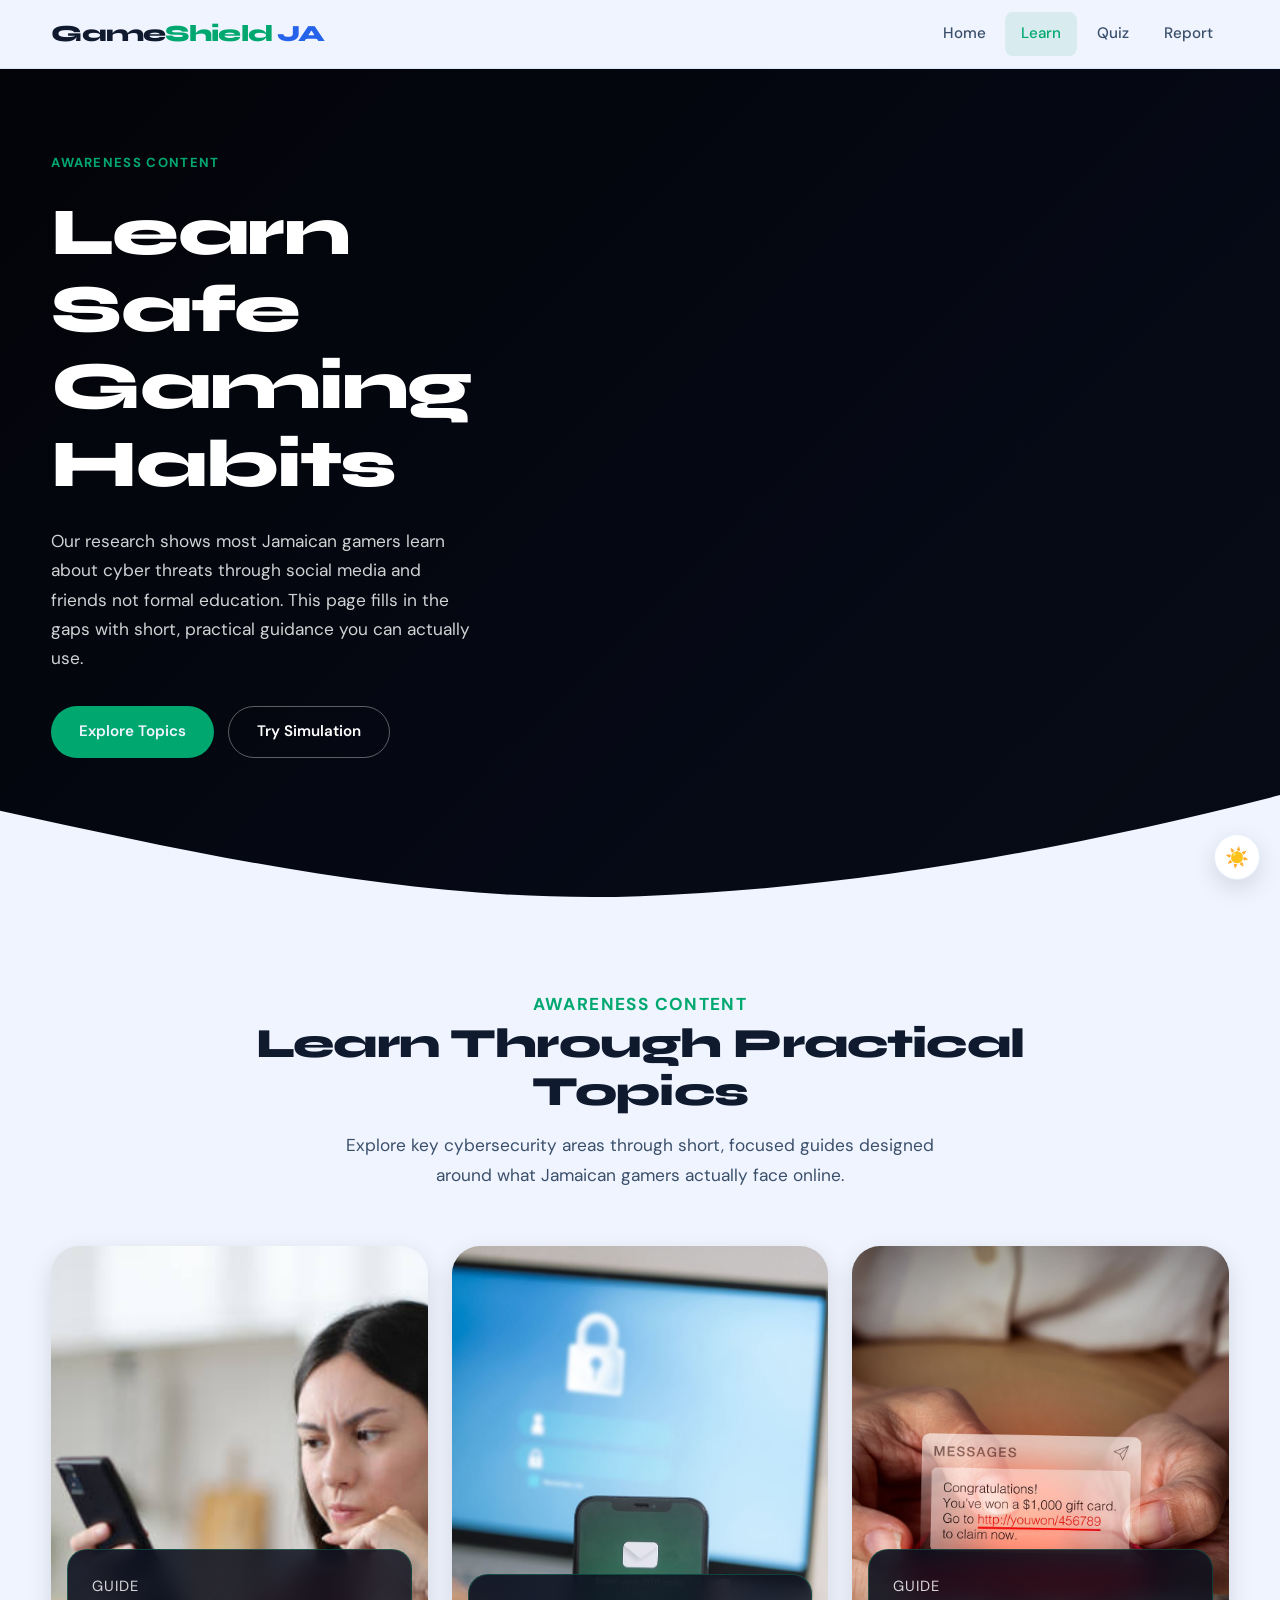
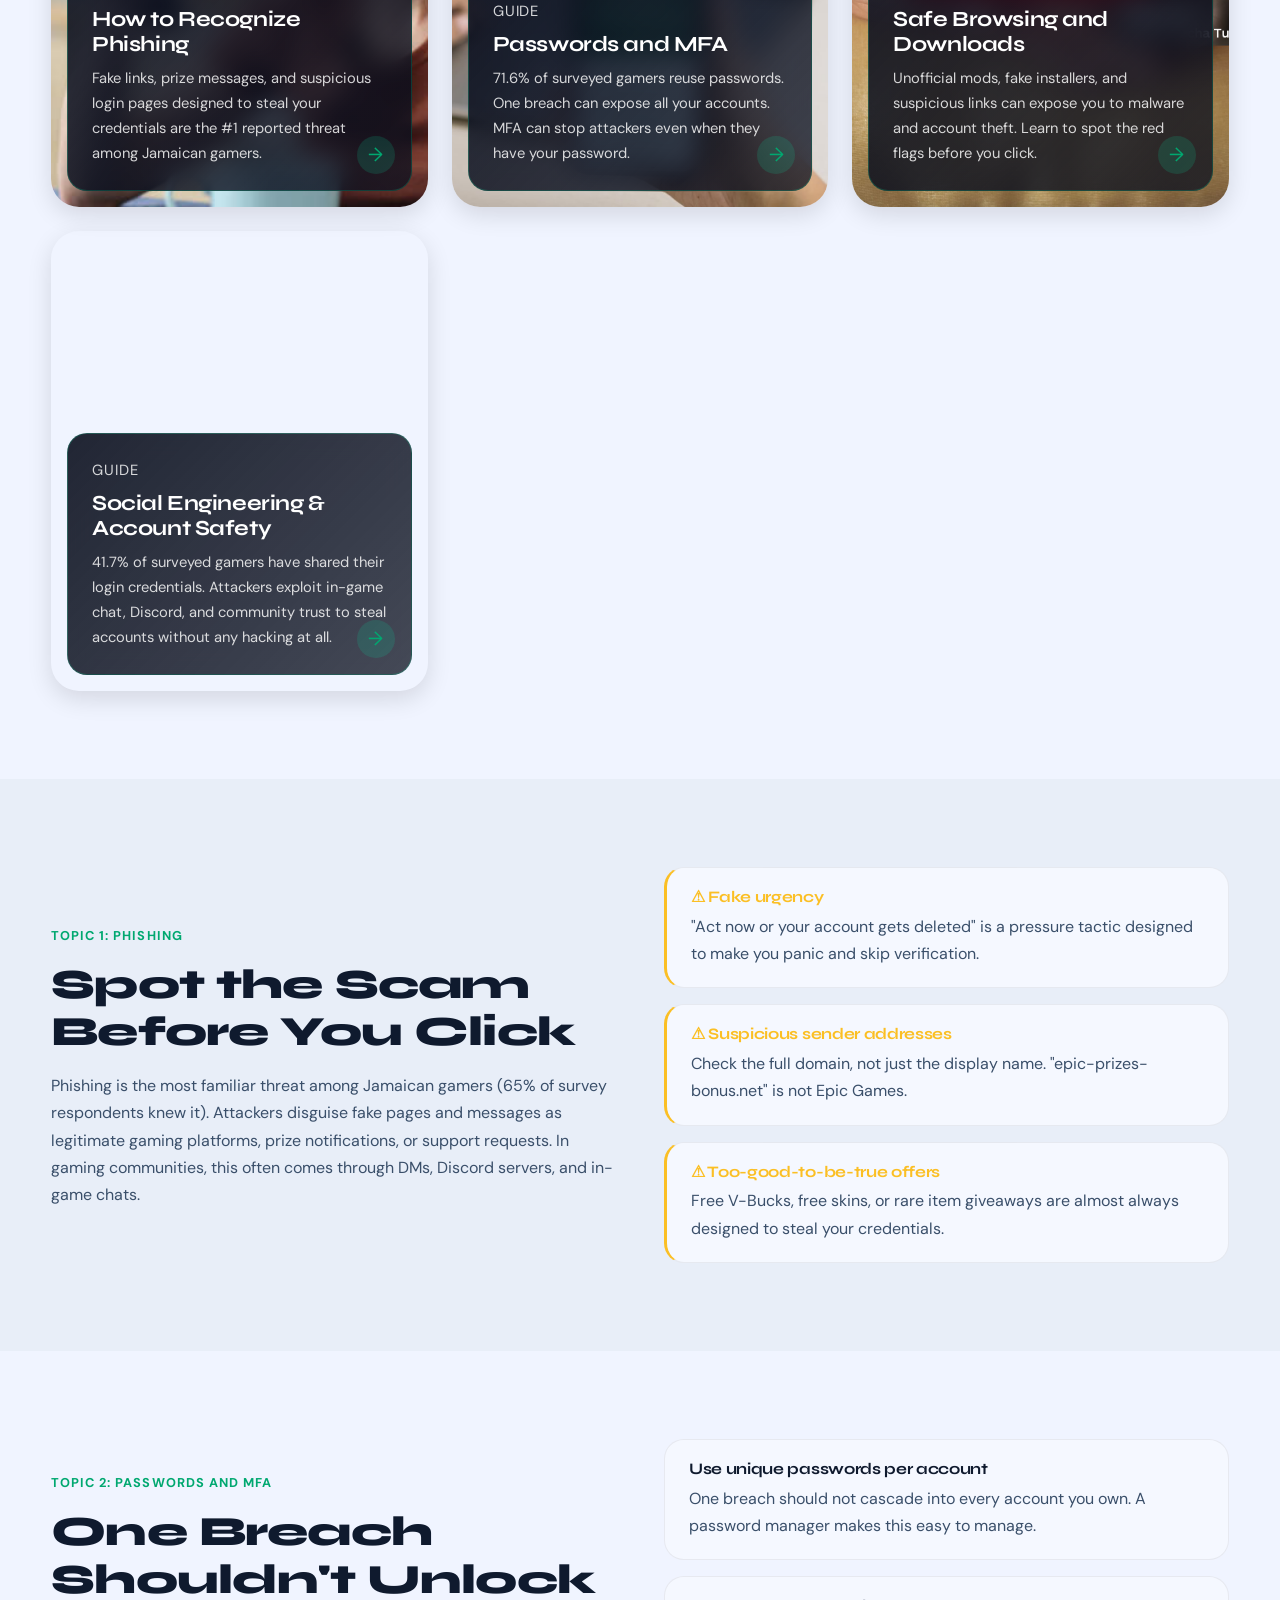
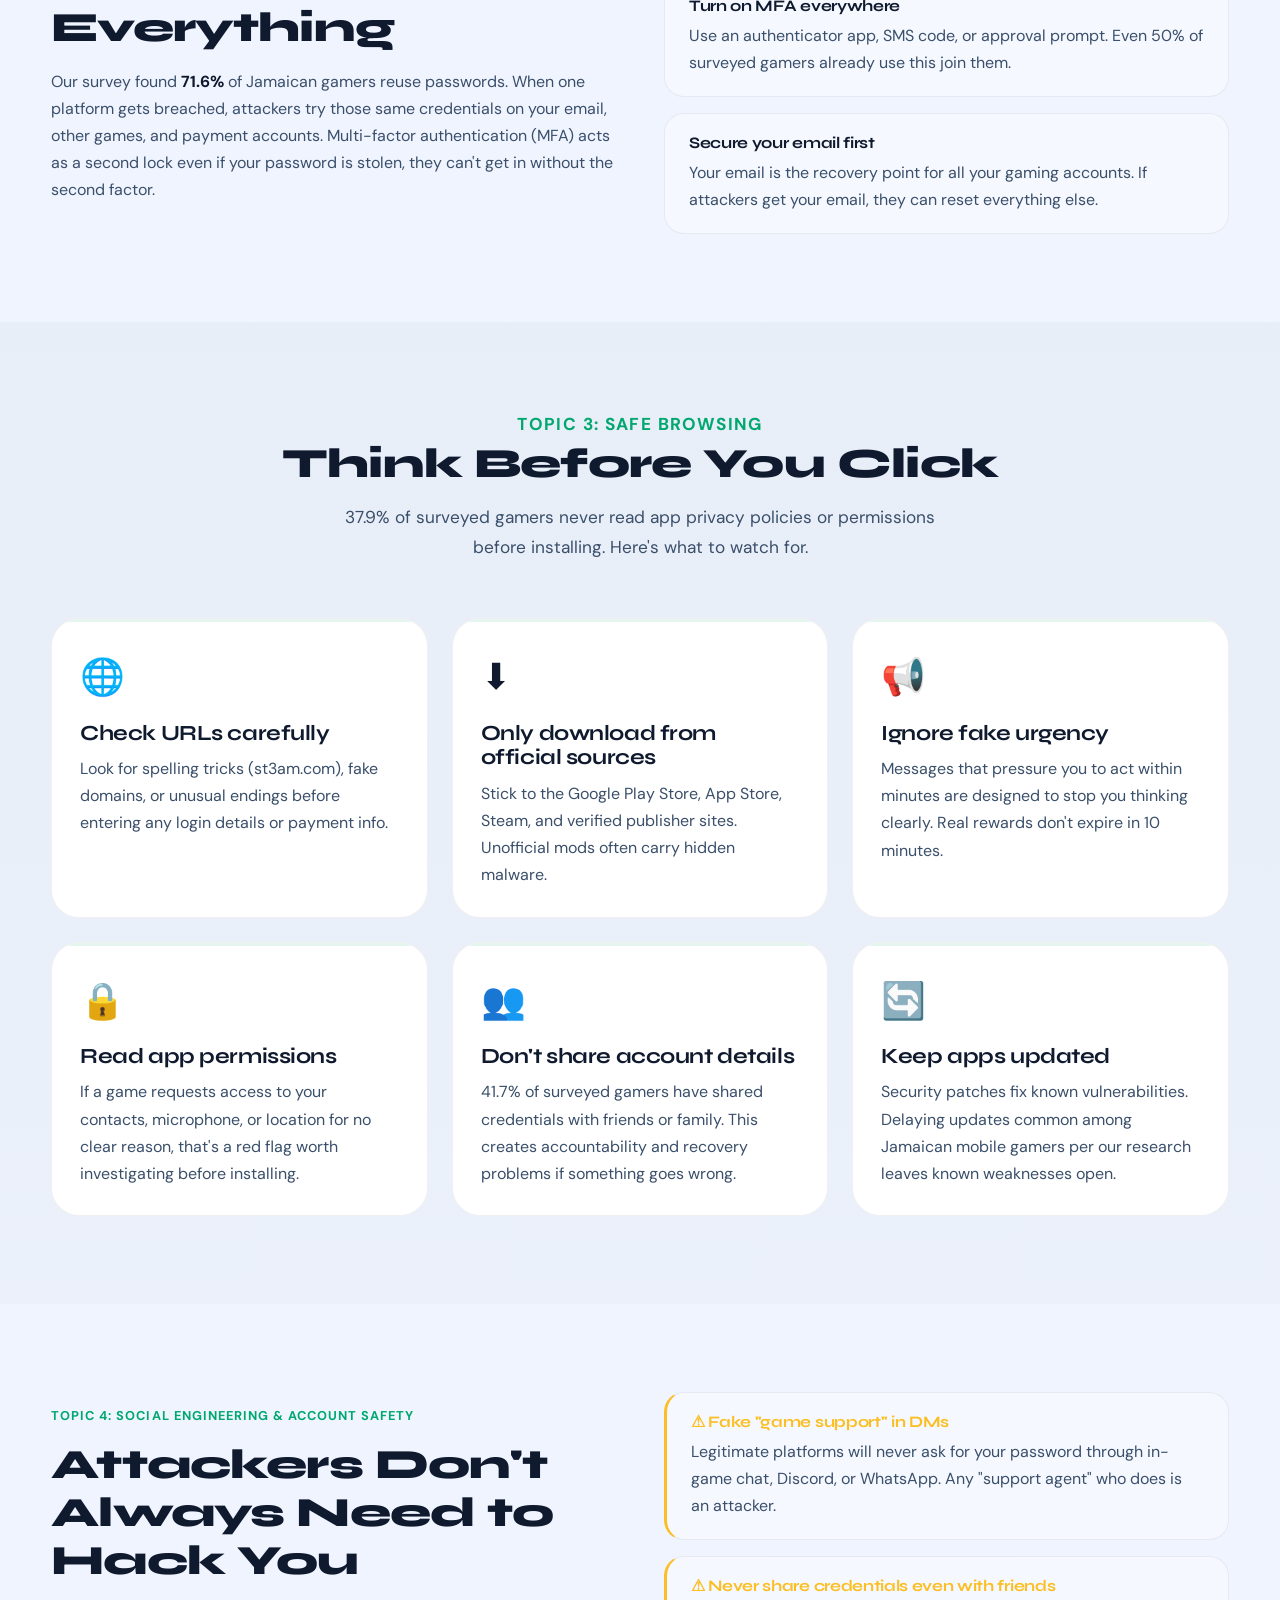
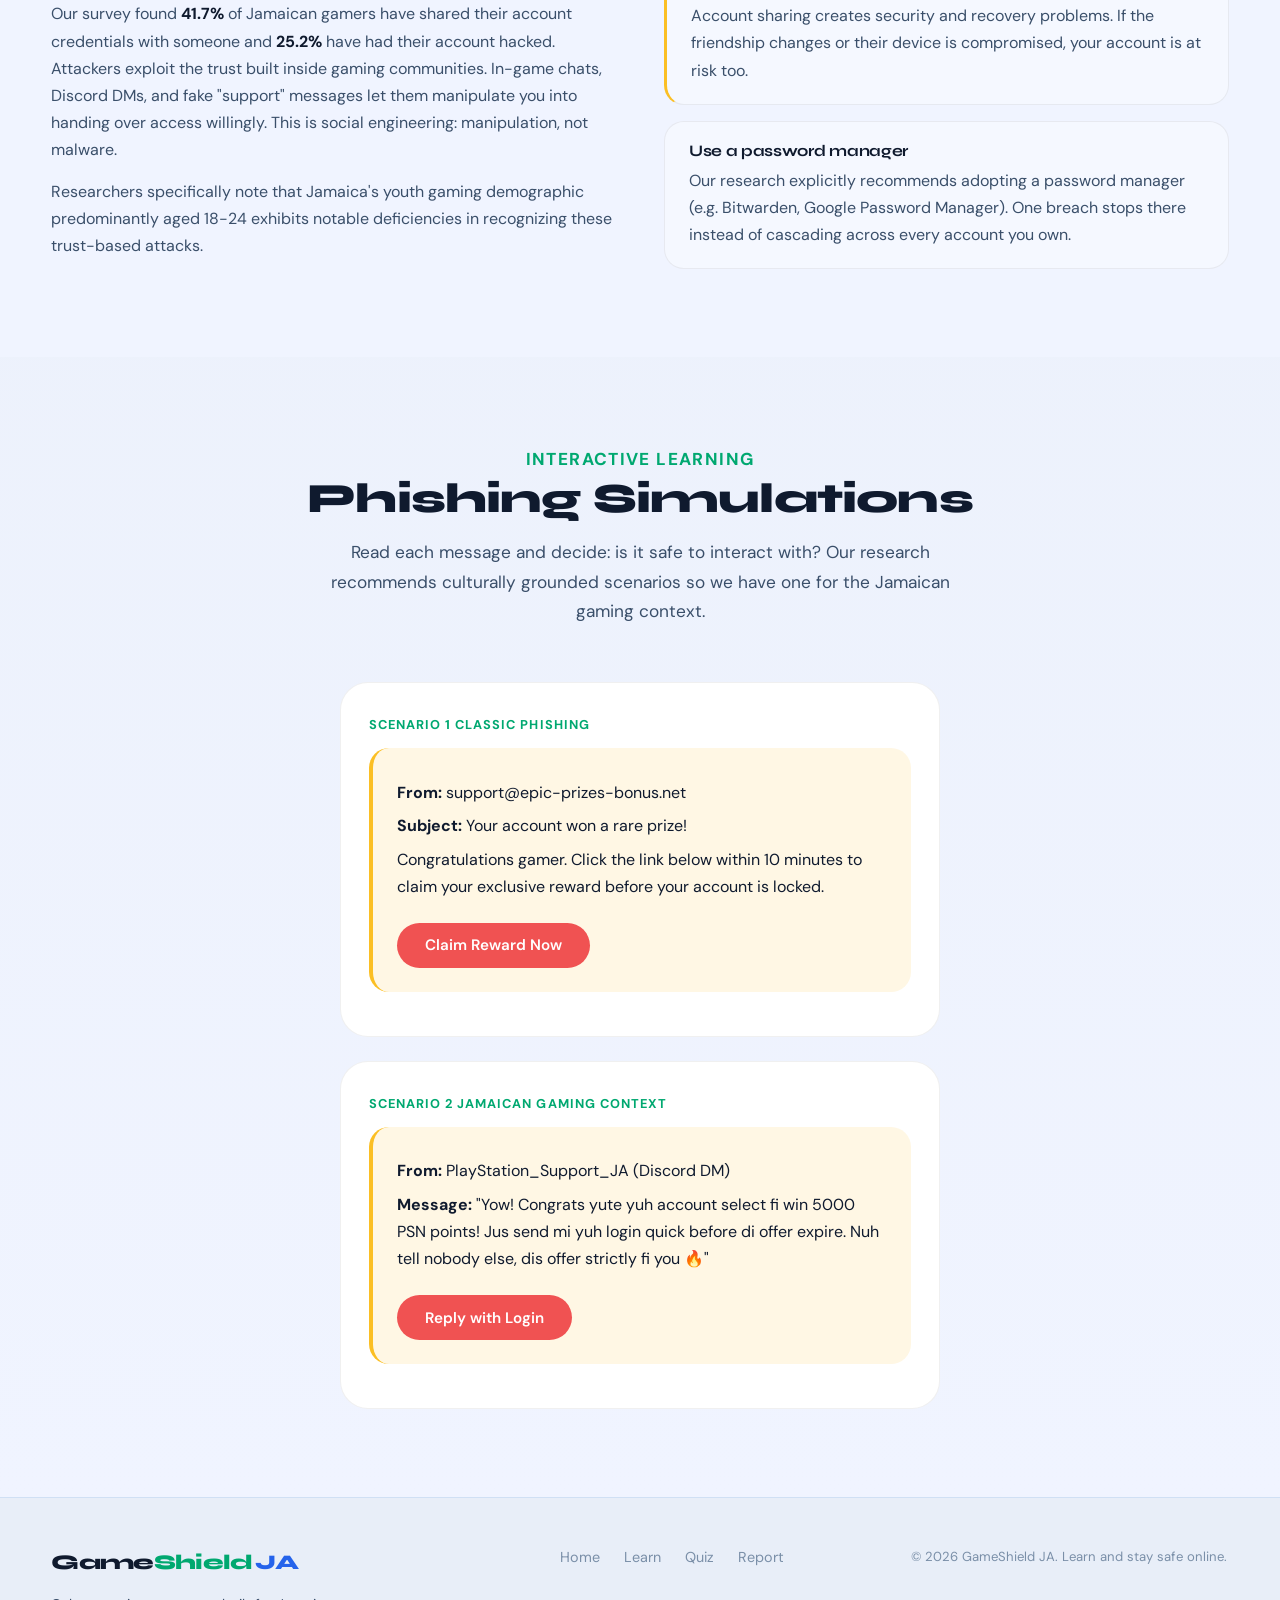
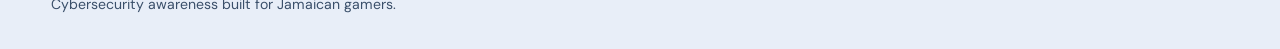
==== commit 8611a845: "Update learn.html" ====
--- a/learn.html
+++ b/learn.html
@@ -198,8 +198,8 @@
         <div class="action-text">
           <p class="section-tag">Topic 4: Social Engineering &amp; Account Safety</p>
           <h2>Attackers Don't Always Need to Hack You</h2>
-          <p>Our survey found <strong>41.7%</strong> of Jamaican gamers have shared their account credentials with someone — and <strong>25.2%</strong> have had their account hacked. Attackers exploit the trust built inside gaming communities. In-game chats, Discord DMs, and fake "support" messages let them manipulate you into handing over access willingly. This is social engineering: manipulation, not malware.</p>
-          <p style="margin-top:.875rem">Researchers specifically note that Jamaica's youth gaming demographic — predominantly aged 18–24 — exhibit notable deficiencies in recognizing these trust-based attacks.</p>
+          <p>Our survey found <strong>41.7%</strong> of Jamaican gamers have shared their account credentials with someone and <strong>25.2%</strong> have had their account hacked. Attackers exploit the trust built inside gaming communities. In-game chats, Discord DMs, and fake "support" messages let them manipulate you into handing over access willingly. This is social engineering: manipulation, not malware.</p>
+          <p style="margin-top:.875rem">Researchers specifically note that Jamaica's youth gaming demographic predominantly aged 18-24 exhibits notable deficiencies in recognizing these trust-based attacks.</p>
         </div>
         <div class="action-cards">
           <div class="small-feature-card sfc-warning">
@@ -207,7 +207,7 @@
             <p>Legitimate platforms will never ask for your password through in-game chat, Discord, or WhatsApp. Any "support agent" who does is an attacker.</p>
           </div>
           <div class="small-feature-card sfc-warning">
-            <h3>&#9888; Never share credentials — even with friends</h3>
+            <h3>&#9888; Never share credentials even with friends</h3>
             <p>Account sharing creates security and recovery problems. If the friendship changes or their device is compromised, your account is at risk too.</p>
           </div>
           <div class="small-feature-card">
@@ -222,11 +222,11 @@
           <div class="section-heading">
             <p class="section-tag">Interactive Learning</p>
             <h2>Phishing Simulations</h2>
-            <p>Read each message and decide: is it safe to interact with? Our research recommends culturally grounded scenarios — so we have one for the Jamaican gaming context.</p>
+            <p>Read each message and decide: is it safe to interact with? Our research recommends culturally grounded scenarios so we have one for the Jamaican gaming context.</p>
           </div>
           <div style="display:grid; gap:1.5rem; max-width:700px; margin:0 auto">
             <div class="card simulation">
-              <p class="section-tag" style="margin-bottom:.75rem">Scenario 1 — Classic Phishing</p>
+              <p class="section-tag" style="margin-bottom:.75rem">Scenario 1 Classic Phishing</p>
               <article class="fake-email">
                 <p><strong>From:</strong> support@epic-prizes-bonus.net</p>
                 <p><strong>Subject:</strong> Your account won a rare prize!</p>
@@ -236,10 +236,10 @@
               <div id="simulation-result" class="alert hidden" aria-live="polite"></div>
             </div>
             <div class="card simulation">
-              <p class="section-tag" style="margin-bottom:.75rem">Scenario 2 — Jamaican Gaming Context</p>
+              <p class="section-tag" style="margin-bottom:.75rem">Scenario 2 Jamaican Gaming Context</p>
               <article class="fake-email">
                 <p><strong>From:</strong> PlayStation_Support_JA (Discord DM)</p>
-                <p><strong>Message:</strong> "Yow! Congrats yute — yuh account select fi win 5000 PSN points! Jus send mi yuh login quick before di offer expire. Nuh tell nobody else, dis offer strictly fi you 🔥"</p>
+                <p><strong>Message:</strong> "Yow! Congrats yute yuh account select fi win 5000 PSN points! Jus send mi yuh login quick before di offer expire. Nuh tell nobody else, dis offer strictly fi you 🔥"</p>
                 <button id="phishing-link-2" class="btn btn-danger" style="margin-top:1rem">Reply with Login</button>
               </article>
               <div id="simulation-result-2" class="alert hidden" aria-live="polite"></div>
